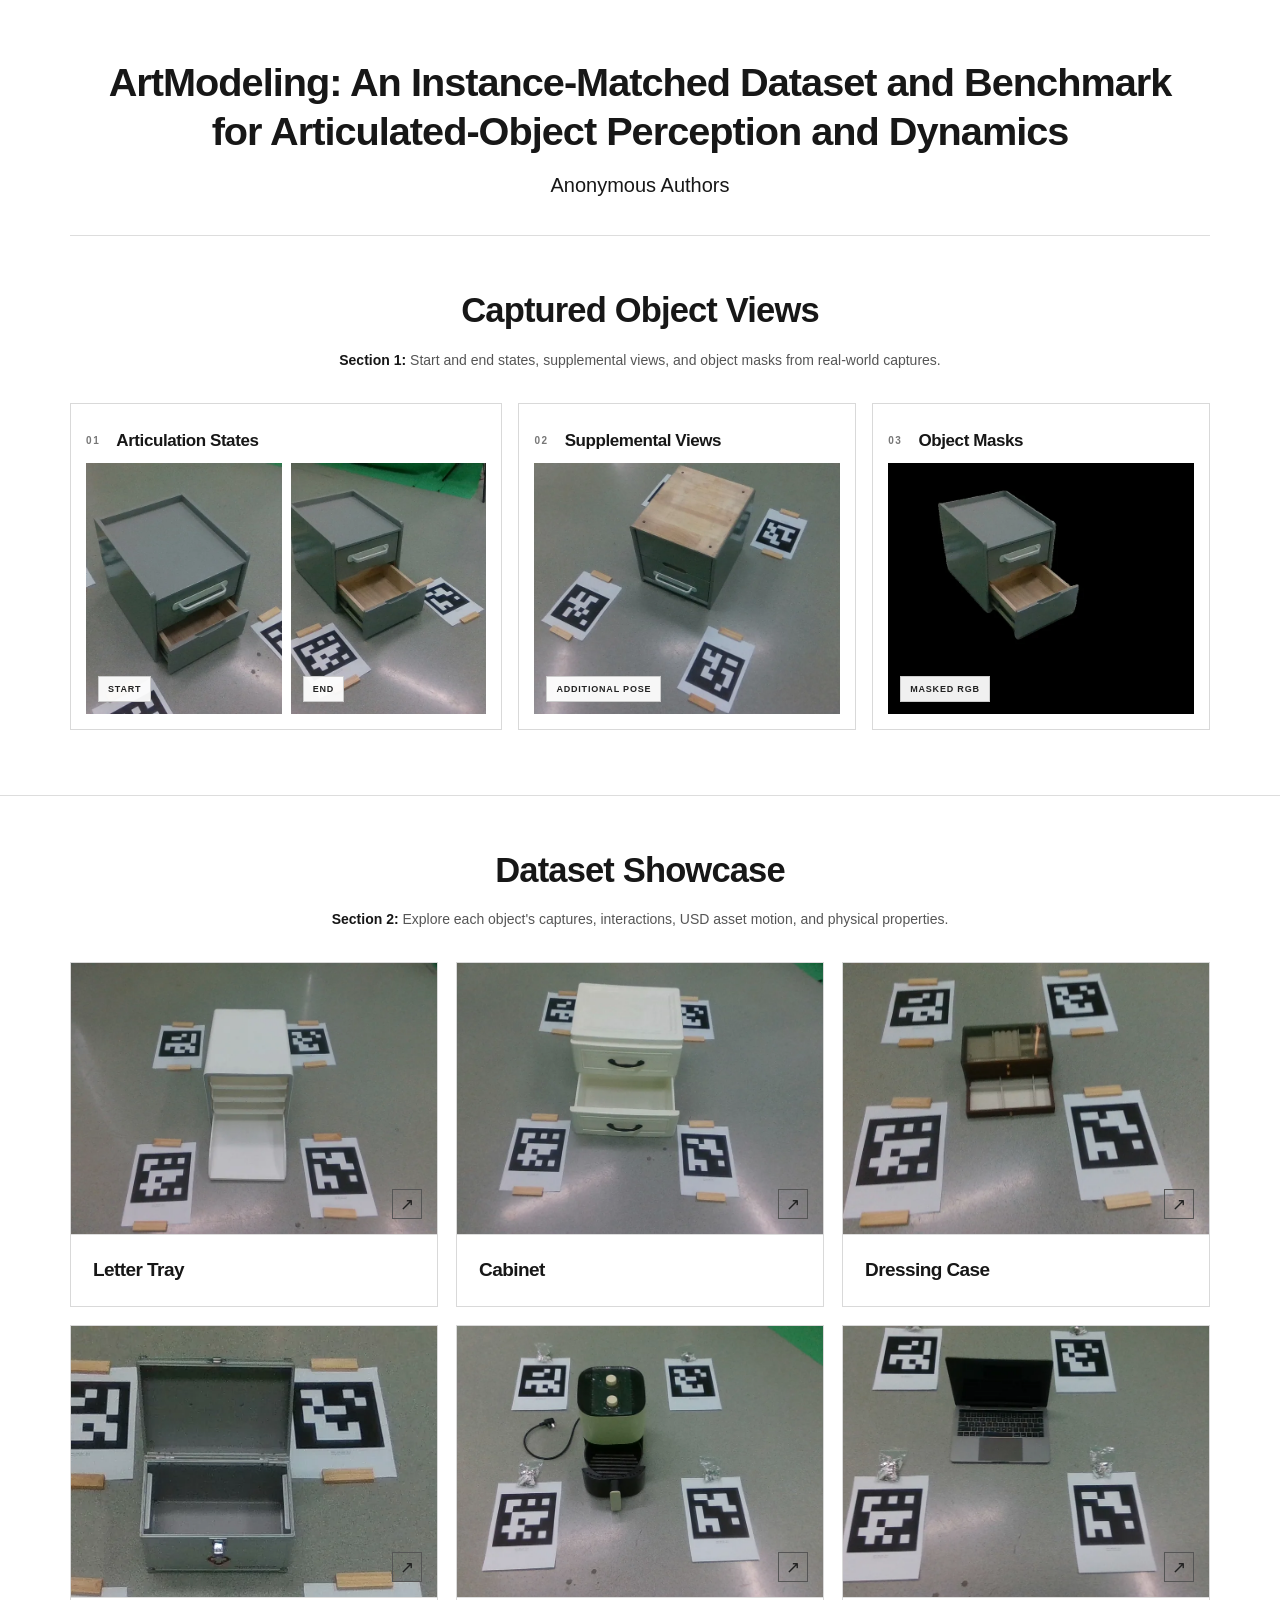
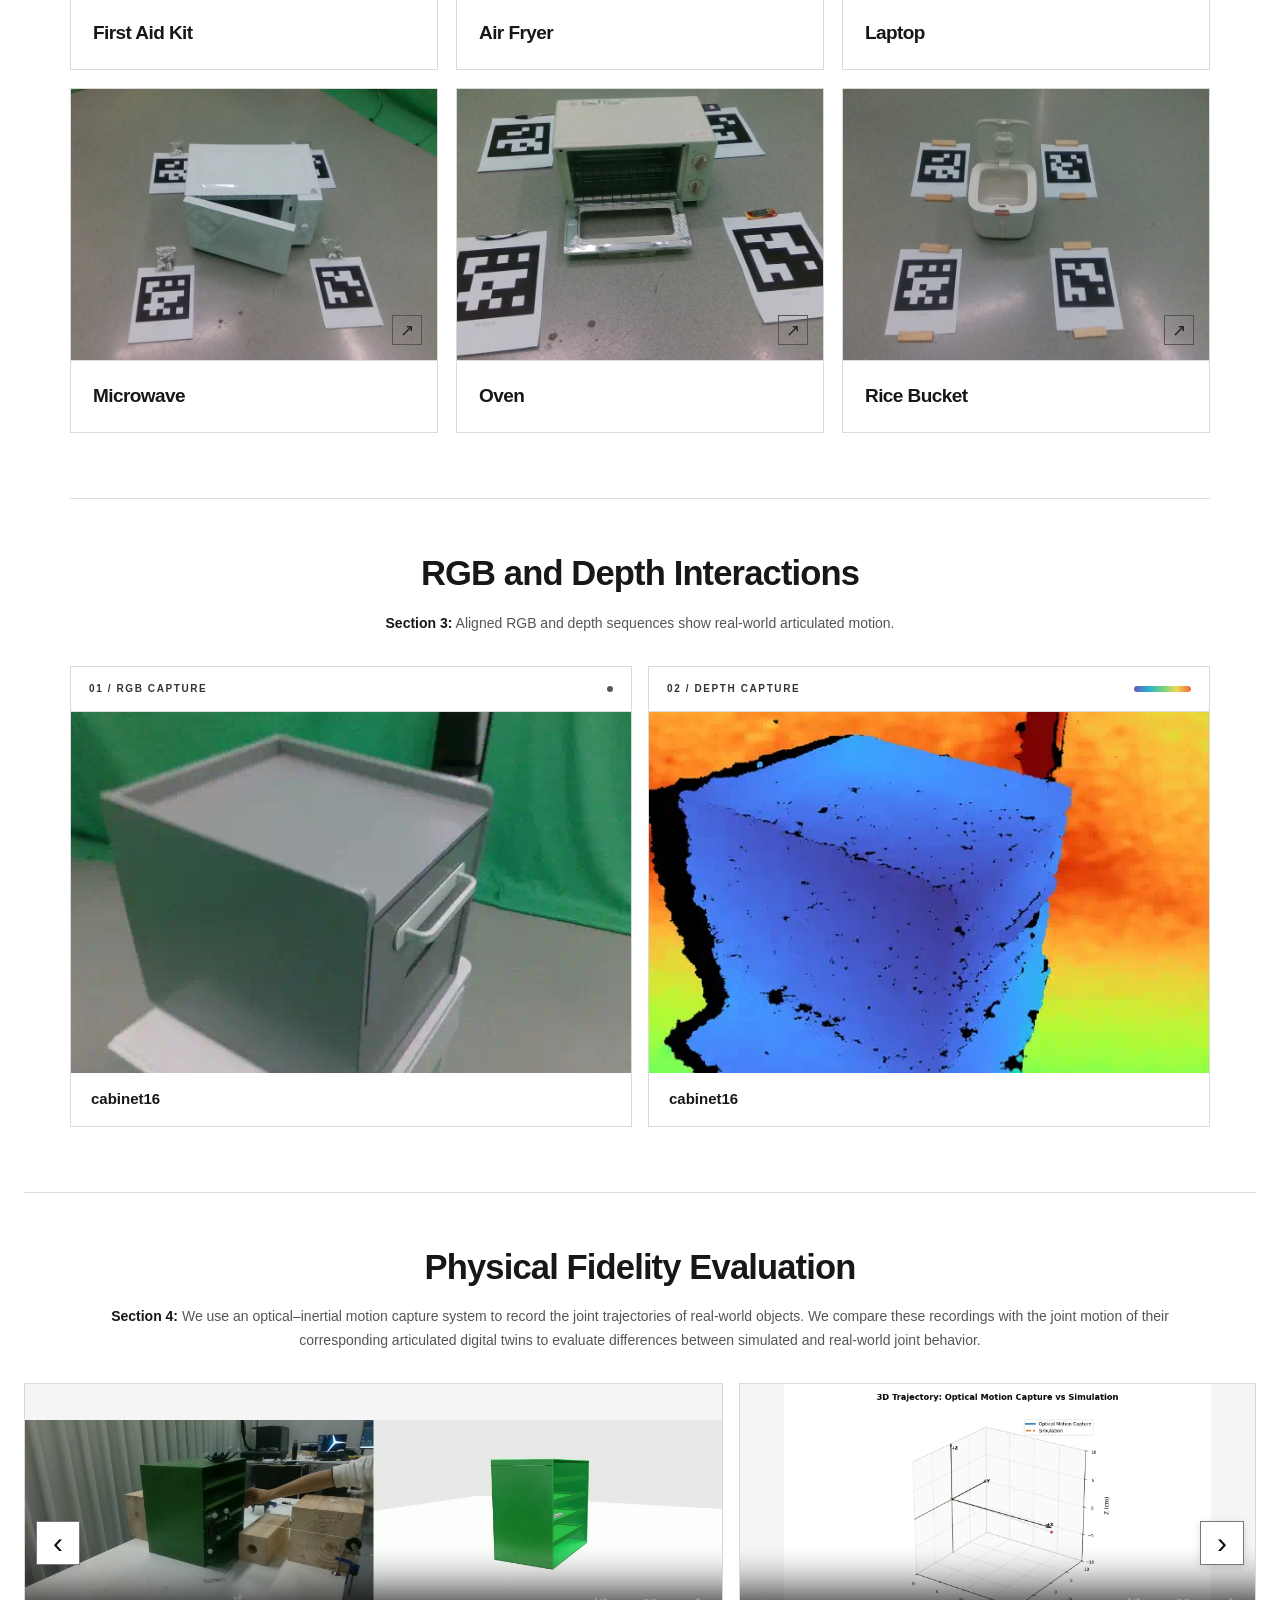
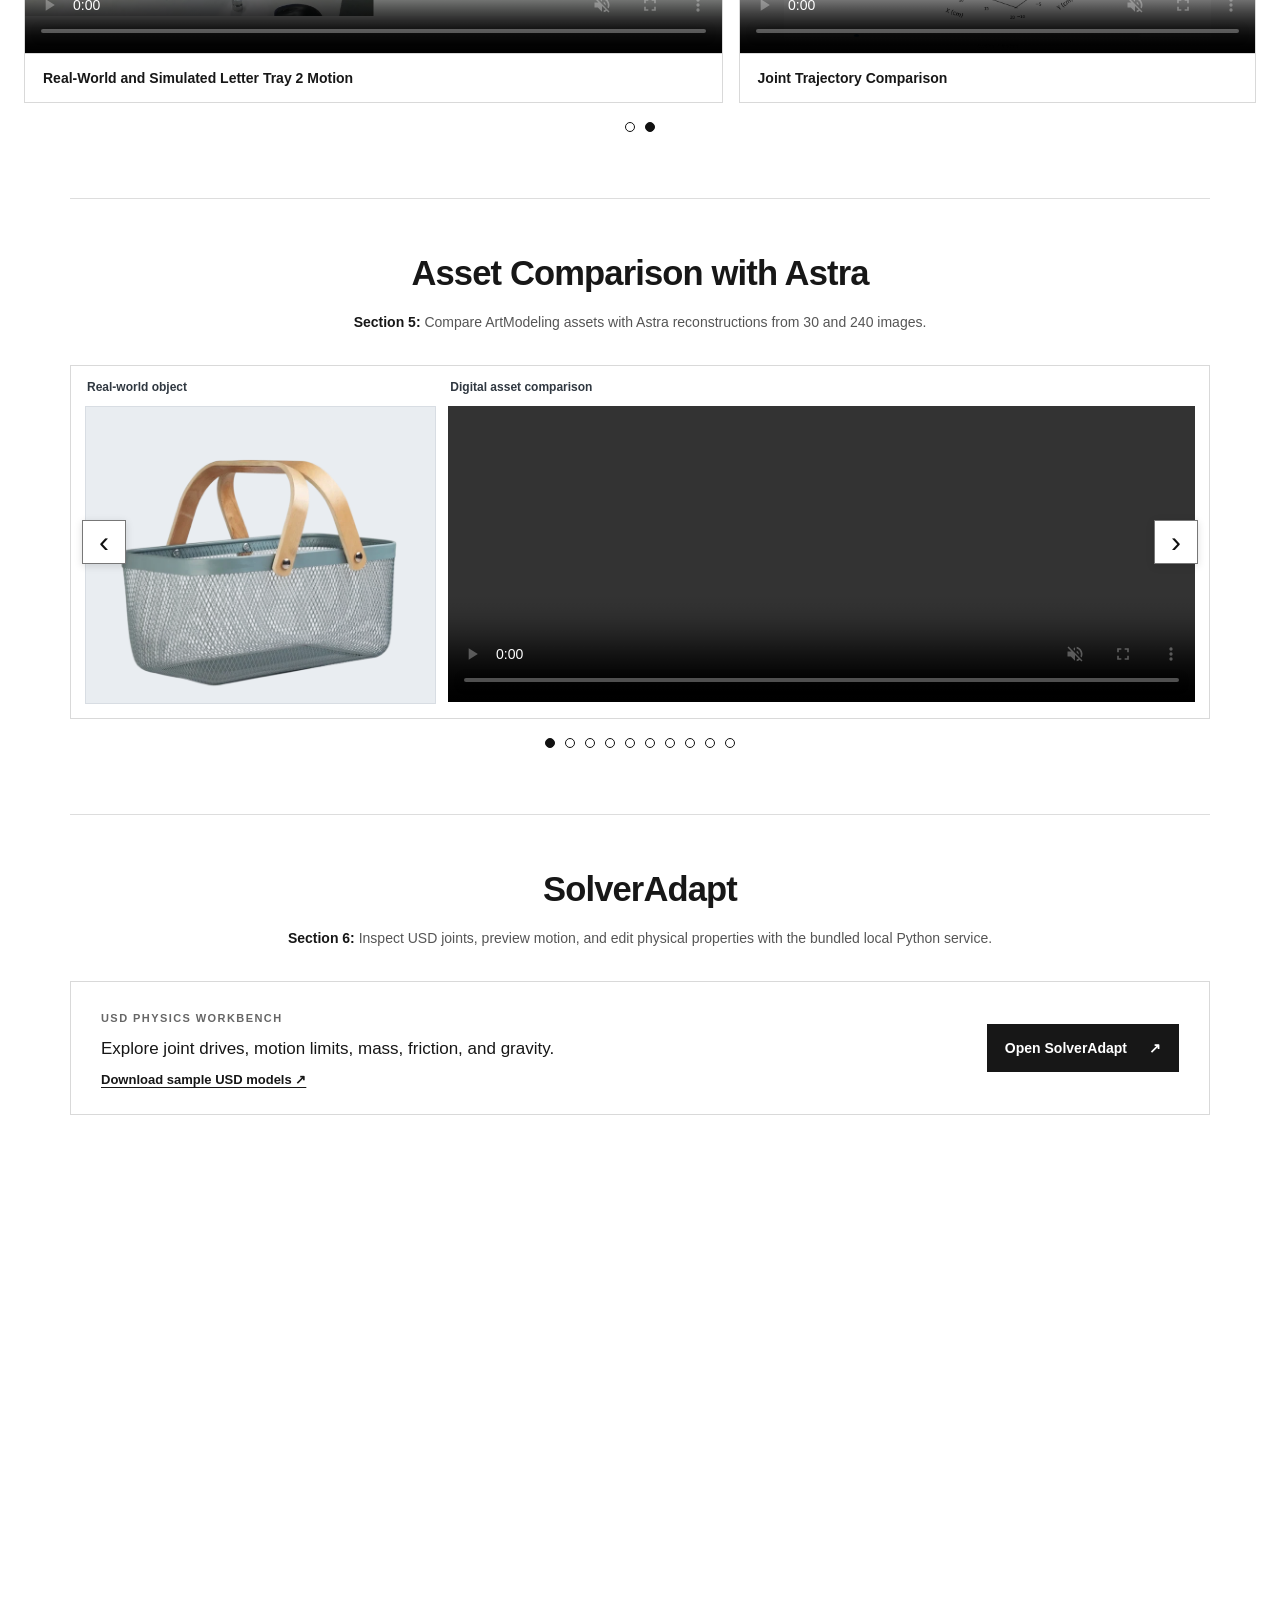
==== index.html @ 3efde7ad "Refresh Laptop comparison video" ====
<!doctype html>
<html lang="en">
<head>
  <meta charset="utf-8">
  <meta name="viewport" content="width=device-width, initial-scale=1">
  <meta name="theme-color" content="#ffffff">
  <meta name="description" content="ArtModeling: an instance-matched collection of articulated objects, real observations, interaction sequences and USD assets.">
  <title>ArtModeling — Articulated Objects in the Real World</title>
  <link rel="preload" href="assets/objects/letter_tray1/gallery.webp?v=20261115-rgb1" as="image">
  <link rel="stylesheet" href="styles.css?v=20261116-fidelity6">
  <script src="app.js?v=20261116-physics2" defer></script>
  <script src="comparison-carousel.js?v=20261115-video1" defer></script>
  <script src="experiment-carousel.js?v=20261116-autoplay2" defer></script>
</head>
<body>
  <a class="skip-link" href="#main">Skip to content</a>
  <main id="main">
    <section class="project-heading shell" id="top" aria-labelledby="project-title">
      <h1 id="project-title">ArtModeling: An Instance-Matched Dataset and Benchmark for Articulated-Object Perception and Dynamics</h1>
      <p>Anonymous Authors</p>
    </section>

    <section class="section structure-section shell" id="structure" aria-labelledby="structure-title">
      <div class="section-heading structure-heading has-section-number" id="real-world-captures">
        <div>
          <p class="section-kicker">01 / THE DATA</p>
          <h2 id="structure-title">Captured Object Views</h2>
        </div>
        <div class="section-caption">
          <p><a class="section-number-link" href="#real-world-captures" aria-label="Direct link to Captured Object Views"><strong>Section 1:</strong></a> Start and end states, supplemental views, and object masks from real-world captures.</p>
        </div>
      </div>
      <div class="structure-grid">
        <article class="structure-card structure-states">
          <div class="structure-card-heading"><span class="step-number">01</span><h3>Articulation States</h3></div>
          <div class="state-pair">
            <figure><img src="assets/objects/cabinet16/start.webp" alt="Cabinet 16 captured at its start state"><figcaption>START</figcaption></figure>
            <figure><img src="assets/objects/cabinet16/end.webp" alt="Cabinet 16 captured at its end state"><figcaption>END</figcaption></figure>
          </div>
        </article>
        <article class="structure-card structure-extra">
          <div class="structure-card-heading"><span class="step-number">02</span><h3>Supplemental Views</h3></div>
          <figure class="structure-image"><img src="assets/objects/cabinet16/supplemental.webp" alt="Cabinet 16 photographed from a supplemental pose to reveal its underside"><figcaption>ADDITIONAL POSE</figcaption></figure>
        </article>
        <article class="structure-card structure-mask">
          <div class="structure-card-heading"><span class="step-number">03</span><h3>Object Masks</h3></div>
          <figure class="structure-image mask-image"><img src="assets/objects/cabinet16/end-mask.webp" alt="Cabinet 16 isolated on a black background"><figcaption>MASKED RGB</figcaption></figure>
        </article>
      </div>
    </section>

    <section class="section instances-section" id="instances" aria-labelledby="instances-title">
      <div class="shell">
        <div class="section-heading instances-heading has-section-number" id="digital-assets">
          <div>
            <p class="section-kicker">02 / INSTANCE EXPLORER</p>
            <h2 id="instances-title">Dataset Showcase</h2>
          </div>
          <div class="section-caption">
            <p><a class="section-number-link" href="#digital-assets" aria-label="Direct link to Dataset Showcase"><strong>Section 2:</strong></a> Explore each object's captures, interactions, USD asset motion, and physical properties.</p>
          </div>
        </div>
        <div class="object-grid" id="object-grid">
          <button type="button" class="object-card" data-id="letter_tray1" data-tone="silver" aria-label="View Letter Tray data">
            <span class="object-visual"><img src="assets/objects/letter_tray1/gallery.webp?v=20261115-rgb1" alt=""><span class="card-visual-arrow" aria-hidden="true">↗</span></span>
            <span class="object-info"><strong>Letter Tray</strong></span>
          </button>
          <button type="button" class="object-card" data-id="cabinet17" data-tone="sage" aria-label="View Cabinet data">
            <span class="object-visual"><img src="assets/objects/cabinet17/gallery.webp?v=20261115-rgb1" alt=""><span class="card-visual-arrow" aria-hidden="true">↗</span></span>
            <span class="object-info"><strong>Cabinet</strong></span>
          </button>
          <button type="button" class="object-card" data-id="dressing_case2" data-tone="amber" aria-label="View Dressing Case data">
            <span class="object-visual"><img src="assets/objects/dressing_case2/gallery.webp?v=20261115-rgb1" alt=""><span class="card-visual-arrow" aria-hidden="true">↗</span></span>
            <span class="object-info"><strong>Dressing Case</strong></span>
          </button>
          <button type="button" class="object-card" data-id="firstkit2" data-tone="mint" aria-label="View First Aid Kit data">
            <span class="object-visual"><img src="assets/objects/firstkit2/gallery.webp?v=20261115-full-kit2" alt=""><span class="card-visual-arrow" aria-hidden="true">↗</span></span>
            <span class="object-info"><strong>First Aid Kit</strong></span>
          </button>
          <button type="button" class="object-card" data-id="fryer1" data-tone="lime" aria-label="View Air Fryer data">
            <span class="object-visual"><img src="assets/objects/fryer1/gallery.webp?v=20261115-rgb1" alt=""><span class="card-visual-arrow" aria-hidden="true">↗</span></span>
            <span class="object-info"><strong>Air Fryer</strong></span>
          </button>
          <button type="button" class="object-card" data-id="laptop1" data-tone="silver" aria-label="View Laptop data">
            <span class="object-visual"><img src="assets/objects/laptop1/gallery.webp?v=20261115-rgb1" alt=""><span class="card-visual-arrow" aria-hidden="true">↗</span></span>
            <span class="object-info"><strong>Laptop</strong></span>
          </button>
          <button type="button" class="object-card" data-id="microwave1" data-tone="ice" aria-label="View Microwave data">
            <span class="object-visual"><img src="assets/objects/microwave1/gallery.webp?v=20261115-rgb1" alt=""><span class="card-visual-arrow" aria-hidden="true">↗</span></span>
            <span class="object-info"><strong>Microwave</strong></span>
          </button>
          <button type="button" class="object-card" data-id="oven4" data-tone="coral" aria-label="View Oven data">
            <span class="object-visual"><img src="assets/objects/oven4/gallery.webp?v=20261115-rgb1" alt=""><span class="card-visual-arrow" aria-hidden="true">↗</span></span>
            <span class="object-info"><strong>Oven</strong></span>
          </button>
          <button type="button" class="object-card" data-id="ricebucket1" data-tone="cream" aria-label="View Rice Bucket data">
            <span class="object-visual"><img src="assets/objects/ricebucket1/gallery.webp?v=20261115-rgb1" alt=""><span class="card-visual-arrow" aria-hidden="true">↗</span></span>
            <span class="object-info"><strong>Rice Bucket</strong></span>
          </button>
        </div>
      </div>
    </section>

    <section class="section motion-section shell" id="motion" aria-labelledby="motion-title">
      <div class="section-heading motion-heading has-section-number" id="interaction-sequences">
        <div><p class="section-kicker">03 / INTERACTION</p><h2 id="motion-title">RGB and Depth Interactions</h2></div>
        <div class="section-caption">
          <p><a class="section-number-link" href="#interaction-sequences" aria-label="Direct link to RGB and Depth Interactions"><strong>Section 3:</strong></a> Aligned RGB and depth sequences show real-world articulated motion.</p>
        </div>
      </div>
      <div class="motion-pair">
        <figure class="motion-frame"><div class="motion-frame-top"><span>01 / RGB CAPTURE</span><span class="live-dot" aria-hidden="true"></span></div><img class="animated-preview" src="assets/objects/cabinet16/motion.webp" data-still="assets/objects/cabinet16/end.webp" alt="Interaction sequence of a drawer cabinet opening"><figcaption>cabinet16</figcaption></figure>
        <figure class="motion-frame depth-frame"><div class="motion-frame-top"><span>02 / DEPTH CAPTURE</span><span class="depth-key" aria-hidden="true"></span></div><img class="animated-preview" src="assets/objects/cabinet16/depth.webp" data-still="assets/objects/cabinet16/end.webp" alt="Colorized depth sequence of the same drawer cabinet interaction"><figcaption>cabinet16</figcaption></figure>
      </div>
    </section>

    <section class="section experiment-section shell" id="experiments" aria-labelledby="experiments-title">
      <div class="section-heading has-section-number" id="physical-fidelity-evaluation">
        <div><h2 id="experiments-title">Physical Fidelity Evaluation</h2></div>
        <div class="section-caption">
          <p><a class="section-number-link" href="#physical-fidelity-evaluation" aria-label="Direct link to Physical Fidelity Evaluation"><strong>Section 4:</strong></a> We use an optical–inertial motion capture system to record the joint trajectories of real-world objects. We compare these recordings with the joint motion of their corresponding articulated digital twins to evaluate differences between simulated and real-world joint behavior.</p>
        </div>
      </div>
      <div class="experiment-carousel" aria-label="Physical fidelity evaluations" aria-roledescription="carousel">
        <button class="comparison-arrow comparison-arrow-prev" id="experiment-prev" type="button" aria-label="Previous evaluation" aria-controls="experiment-viewport">&#8249;</button>
        <div class="experiment-viewport" id="experiment-viewport" tabindex="0" aria-label="Physical fidelity evaluations; use left and right arrow keys to browse">
          <div class="experiment-slide experiment-grid" data-label="Cabinet" aria-label="Cabinet evaluation, 1 of 2">
            <figure class="experiment-frame">
              <img src="assets/experiments/cap-motion.jpg" alt="Optical-inertial motion capture system, weights, pulley assembly, and retroreflective markers">
              <figcaption>Motion Capture Setup and Equipment</figcaption>
            </figure>
            <figure class="experiment-frame">
              <video controls muted autoplay playsinline loop preload="metadata" poster="assets/experiments/cabinet17-poster.webp" aria-label="Real-world and simulated cabinet drawer motion">
                <source src="assets/experiments/cabinet17.mp4" type="video/mp4">
                Your browser does not support this video.
              </video>
              <figcaption>Real-World and Simulated Cabinet Motion</figcaption>
            </figure>
            <figure class="experiment-frame">
              <video controls muted autoplay playsinline loop preload="metadata" poster="assets/experiments/cabinet17-curve-poster.webp" aria-label="Cabinet joint trajectory: optical motion capture compared with simulation">
                <source src="assets/experiments/cabinet17-curve.mp4" type="video/mp4">
                Your browser does not support this video.
              </video>
              <figcaption>Joint Trajectory Comparison</figcaption>
            </figure>
          </div>
          <div class="experiment-slide experiment-grid experiment-grid-pair" data-label="Letter Tray 2" aria-label="Letter Tray 2 evaluation, 2 of 2">
            <figure class="experiment-frame">
              <video controls muted autoplay playsinline loop preload="metadata" poster="assets/experiments/letter-tray2-poster.webp" aria-label="Real-world and simulated Letter Tray 2 motion">
                <source src="assets/experiments/letter-tray2.mp4?v=20261116-h264" type="video/mp4">
                Your browser does not support this video.
              </video>
              <figcaption>Real-World and Simulated Letter Tray 2 Motion</figcaption>
            </figure>
            <figure class="experiment-frame">
              <video controls muted autoplay playsinline loop preload="metadata" poster="assets/experiments/letter-tray2-curve-poster.webp" aria-label="Letter Tray 2 joint trajectory: optical motion capture compared with simulation">
                <source src="assets/experiments/letter-tray2-curve.mp4" type="video/mp4">
                Your browser does not support this video.
              </video>
              <figcaption>Joint Trajectory Comparison</figcaption>
            </figure>
          </div>
        </div>
        <button class="comparison-arrow comparison-arrow-next" id="experiment-next" type="button" aria-label="Next evaluation" aria-controls="experiment-viewport">&#8250;</button>
      </div>
      <div class="comparison-dots" id="experiment-dots" aria-label="Choose a physical fidelity evaluation"></div>
    </section>

    <section class="section comparison-section shell" id="asset-comparison" aria-labelledby="comparison-title">
      <div class="section-heading has-section-number" id="asset-comparison-heading">
        <div><h2 id="comparison-title">Asset Comparison with Astra</h2></div>
        <div class="section-caption">
          <p><a class="section-number-link" href="#asset-comparison" aria-label="Direct link to Asset Comparison with Astra"><strong>Section 5:</strong></a> Compare ArtModeling assets with Astra reconstructions from 30 and 240 images.</p>
        </div>
      </div>
      <div class="comparison-carousel" aria-label="ArtModeling and Astra asset comparisons" aria-roledescription="carousel">
        <button class="comparison-arrow comparison-arrow-prev" id="comparison-prev" type="button" aria-label="Previous comparison" aria-controls="comparison-viewport">&#8249;</button>
        <div class="comparison-viewport" id="comparison-viewport" tabindex="0" aria-label="Asset comparisons; use left and right arrow keys to browse">
          <figure class="comparison-slide" data-label="Basket" aria-label="Basket comparison, 1 of 10">
            <div class="comparison-real-panel"><span class="comparison-panel-label">Real-world object</span><div class="comparison-real-image"><img src="assets/comparisons/basket-real.webp" alt="Real-world basket" loading="lazy" decoding="async"></div></div>
            <div class="comparison-video-panel"><span class="comparison-panel-label">Digital asset comparison</span><video controls muted loop playsinline preload="metadata" aria-label="Basket: ArtModeling asset compared with Astra models generated from 30 and 240 images"><source src="assets/comparisons/basket.mp4?v=20261117-refresh2" type="video/mp4">Your browser does not support this video.</video></div>
          </figure>
          <figure class="comparison-slide" data-label="Cabinet" aria-label="Cabinet comparison, 2 of 10">
            <div class="comparison-real-panel"><span class="comparison-panel-label">Real-world object</span><div class="comparison-real-image"><img src="assets/comparisons/cabinet-real.webp" alt="Real-world cabinet" loading="lazy" decoding="async"></div></div>
            <div class="comparison-video-panel"><span class="comparison-panel-label">Digital asset comparison</span><video controls muted loop playsinline preload="metadata" aria-label="Cabinet: ArtModeling asset compared with Astra models generated from 30 and 240 images"><source src="assets/comparisons/cabinet.mp4?v=20261117-refresh1" type="video/mp4">Your browser does not support this video.</video></div>
          </figure>
          <figure class="comparison-slide" data-label="First Aid Kit" aria-label="First Aid Kit comparison, 3 of 10">
            <div class="comparison-real-panel"><span class="comparison-panel-label">Real-world object</span><div class="comparison-real-image"><img src="assets/comparisons/first-aid-kit-real.webp" alt="Real-world first aid kit" loading="lazy" decoding="async"></div></div>
            <div class="comparison-video-panel"><span class="comparison-panel-label">Digital asset comparison</span><video controls muted loop playsinline preload="metadata" aria-label="First Aid Kit: ArtModeling asset compared with Astra models generated from 30 and 240 images"><source src="assets/comparisons/first-aid-kit.mp4?v=20261117-refresh1" type="video/mp4">Your browser does not support this video.</video></div>
          </figure>
          <figure class="comparison-slide" data-label="Knife" aria-label="Knife comparison, 4 of 10">
            <div class="comparison-real-panel"><span class="comparison-panel-label">Real-world object</span><div class="comparison-real-image"><img src="assets/comparisons/knife-real.webp" alt="Real-world knife" loading="lazy" decoding="async"></div></div>
            <div class="comparison-video-panel"><span class="comparison-panel-label">Digital asset comparison</span><video controls muted loop playsinline preload="metadata" aria-label="Knife: ArtModeling asset compared with Astra models generated from 30 and 240 images"><source src="assets/comparisons/knife.mp4?v=20261117-refresh1" type="video/mp4">Your browser does not support this video.</video></div>
          </figure>
          <figure class="comparison-slide" data-label="Laptop" aria-label="Laptop comparison, 5 of 10">
            <div class="comparison-real-panel"><span class="comparison-panel-label">Real-world object</span><div class="comparison-real-image"><img src="assets/comparisons/laptop-real.webp" alt="Real-world laptop" loading="lazy" decoding="async"></div></div>
            <div class="comparison-video-panel"><span class="comparison-panel-label">Digital asset comparison</span><video controls muted loop playsinline preload="metadata" aria-label="Laptop: ArtModeling asset compared with Astra models generated from 30 and 240 images"><source src="assets/comparisons/laptop.mp4?v=20261117-refresh2" type="video/mp4">Your browser does not support this video.</video></div>
          </figure>
          <figure class="comparison-slide" data-label="Letter Tray" aria-label="Letter Tray comparison, 6 of 10">
            <div class="comparison-real-panel"><span class="comparison-panel-label">Real-world object</span><div class="comparison-real-image"><img src="assets/comparisons/letter-tray-real.webp" alt="Real-world letter tray" loading="lazy" decoding="async"></div></div>
            <div class="comparison-video-panel"><span class="comparison-panel-label">Digital asset comparison</span><video controls muted loop playsinline preload="metadata" aria-label="Letter Tray: ArtModeling asset compared with Astra models generated from 30 and 240 images"><source src="assets/comparisons/letter-tray.mp4?v=20261117-refresh1" type="video/mp4">Your browser does not support this video.</video></div>
          </figure>
          <figure class="comparison-slide" data-label="Oven" aria-label="Oven comparison, 7 of 10">
            <div class="comparison-real-panel"><span class="comparison-panel-label">Real-world object</span><div class="comparison-real-image"><img src="assets/comparisons/oven-real.webp" alt="Real-world oven" loading="lazy" decoding="async"></div></div>
            <div class="comparison-video-panel"><span class="comparison-panel-label">Digital asset comparison</span><video controls muted loop playsinline preload="metadata" aria-label="Oven: ArtModeling asset compared with Astra models generated from 30 and 240 images"><source src="assets/comparisons/oven.mp4?v=20261117-refresh1" type="video/mp4">Your browser does not support this video.</video></div>
          </figure>
          <figure class="comparison-slide" data-label="Rice Cooker" aria-label="Rice Cooker comparison, 8 of 10">
            <div class="comparison-real-panel"><span class="comparison-panel-label">Real-world object</span><div class="comparison-real-image"><img src="assets/comparisons/rice-cooker-real.webp" alt="Real-world rice cooker" loading="lazy" decoding="async"></div></div>
            <div class="comparison-video-panel"><span class="comparison-panel-label">Digital asset comparison</span><video controls muted loop playsinline preload="metadata" aria-label="Rice Cooker: ArtModeling asset compared with Astra models generated from 30 and 240 images"><source src="assets/comparisons/rice-cooker.mp4?v=20261117-refresh1" type="video/mp4">Your browser does not support this video.</video></div>
          </figure>
          <figure class="comparison-slide" data-label="Scissors" aria-label="Scissors comparison, 9 of 10">
            <div class="comparison-real-panel"><span class="comparison-panel-label">Real-world object</span><div class="comparison-real-image"><img src="assets/comparisons/scissors-real.webp" alt="Real-world scissors" loading="lazy" decoding="async"></div></div>
            <div class="comparison-video-panel"><span class="comparison-panel-label">Digital asset comparison</span><video controls muted loop playsinline preload="metadata" aria-label="Scissors: ArtModeling asset compared with Astra models generated from 30 and 240 images"><source src="assets/comparisons/scissors.mp4?v=20261117-refresh1" type="video/mp4">Your browser does not support this video.</video></div>
          </figure>
          <figure class="comparison-slide" data-label="Support" aria-label="Support comparison, 10 of 10">
            <div class="comparison-real-panel"><span class="comparison-panel-label">Real-world object</span><div class="comparison-real-image"><img src="assets/comparisons/adjustable-stand-real.webp" alt="Real-world adjustable stand" loading="lazy" decoding="async"></div></div>
            <div class="comparison-video-panel"><span class="comparison-panel-label">Digital asset comparison</span><video controls muted loop playsinline preload="metadata" aria-label="Support: ArtModeling asset compared with Astra models generated from 30 and 240 images"><source src="assets/comparisons/adjustable-stand.mp4?v=20261117-refresh2" type="video/mp4">Your browser does not support this video.</video></div>
          </figure>
        </div>
        <button class="comparison-arrow comparison-arrow-next" id="comparison-next" type="button" aria-label="Next comparison" aria-controls="comparison-viewport">&#8250;</button>
      </div>
      <div class="comparison-dots" id="comparison-dots" aria-label="Choose an asset comparison"></div>
    </section>

    <section class="section solveradapt-section shell" id="solveradapt" aria-labelledby="solveradapt-title">
      <div class="section-heading has-section-number">
        <div><h2 id="solveradapt-title">SolverAdapt</h2></div>
        <div class="section-caption">
          <p><a class="section-number-link" href="#solveradapt" aria-label="Direct link to SolverAdapt"><strong>Section 6:</strong></a> Inspect USD joints, preview motion, and edit physical properties with the bundled local Python service.</p>
        </div>
      </div>
      <div class="solveradapt-entry">
        <div>
          <span class="solveradapt-entry-label">USD PHYSICS WORKBENCH</span>
          <p>Explore joint drives, motion limits, mass, friction, and gravity.</p>
          <a class="solveradapt-model-link" href="solveradapt/model.zip" download>Download sample USD models ↗</a>
        </div>
        <a class="solveradapt-entry-link" href="solveradapt/index.html">Open SolverAdapt <span aria-hidden="true">↗</span></a>
      </div>
    </section>
  </main>

  <dialog class="instance-dialog" id="instance-dialog" aria-labelledby="dialog-title">
    <div class="dialog-shell">
      <div class="dialog-header"><h2 id="dialog-title"></h2><button type="button" class="dialog-close" id="dialog-close" aria-label="Close instance viewer">×</button></div>
      <div class="dialog-tabs" role="tablist" aria-label="Instance media">
        <button type="button" role="tab" data-tab="start" aria-selected="true">Start state</button>
        <button type="button" role="tab" data-tab="end" aria-selected="false">End state</button>
        <button type="button" role="tab" data-tab="supplemental" aria-selected="false">Extra view</button>
        <button type="button" role="tab" data-tab="motion" aria-selected="false">Interaction</button>
        <button type="button" role="tab" data-tab="geometry" aria-selected="false">USD Asset Motion</button>
        <button type="button" role="tab" data-tab="physics" aria-selected="false">Physical Properties</button>
      </div>
      <div class="dialog-content" id="dialog-content" role="tabpanel"></div>
      <span id="dialog-category" hidden></span><span id="dialog-note" hidden></span><span id="dialog-counter" hidden></span>
    </div>
  </dialog>
</body>
</html>
---- styles.css ----
:root {
  --page: #f5f7f3;
  --paper: #ffffff;
  --ink: #173039;
  --ink-deep: #0d2029;
  --muted: #64777a;
  --line: #dfe6e2;
  --lime: #d4ed78;
  --teal: #476f70;
  --shadow: 0 18px 55px rgba(24, 49, 50, 0.08);
}

* { box-sizing: border-box; }
html { scroll-behavior: smooth; }
body { margin: 0; background: var(--page); color: var(--ink); font-family: "Segoe UI", "Aptos", Arial, sans-serif; -webkit-font-smoothing: antialiased; }
button, input { font: inherit; }
button { cursor: pointer; }
img { display: block; max-width: 100%; }
a { color: inherit; text-decoration: none; }
figure { margin: 0; }
:focus-visible { outline: 3px solid #70aab2; outline-offset: 4px; }
.shell { width: min(1200px, calc(100% - 72px)); margin-inline: auto; }
.skip-link { position: absolute; top: -80px; left: 16px; z-index: 100; padding: 12px 18px; background: var(--ink); color: white; border-radius: 6px; }
.skip-link:focus { top: 12px; }

.site-header { position: sticky; z-index: 20; top: 0; border-bottom: 1px solid rgba(19, 50, 55, 0.08); background: rgba(245, 247, 243, 0.9); backdrop-filter: blur(16px); }
.header-inner { display: flex; align-items: center; gap: 30px; min-height: 78px; }
.brand { display: inline-flex; align-items: center; gap: 11px; font-size: 20px; font-weight: 750; letter-spacing: -0.055em; white-space: nowrap; }
.brand-icon { position: relative; width: 28px; height: 28px; transform: rotate(-15deg); }
.brand-icon span { position: absolute; display: block; width: 13px; height: 13px; border: 2px solid var(--ink); border-radius: 3px; }
.brand-icon span:nth-child(1) { top: 0; left: 0; background: var(--lime); }
.brand-icon span:nth-child(2) { top: 5px; right: 0; background: #add4cd; }
.brand-icon span:nth-child(3) { bottom: 0; left: 3px; background: #fff; }
.main-nav { display: flex; align-items: center; gap: clamp(14px, 2vw, 32px); margin-left: auto; }
.main-nav a { font-size: 13px; font-weight: 650; color: #4a6267; transition: color 180ms ease; }
.main-nav a:hover { color: #0f373a; }
.header-action { display: inline-flex; align-items: center; gap: 15px; margin-left: 10px; padding: 12px 18px; border: 1px solid var(--ink); border-radius: 999px; font-size: 12px; font-weight: 700; white-space: nowrap; transition: background 180ms ease, color 180ms ease; }
.header-action:hover { color: white; background: var(--ink); }
.header-action span { font-size: 17px; line-height: .6; }

.hero { display: grid; grid-template-columns: minmax(0, 1.02fr) minmax(0, .98fr); align-items: center; gap: clamp(38px, 5vw, 82px); min-height: 674px; padding-block: 72px 78px; }
.eyebrow, .section-kicker, .art-card-top, .stat-intro, .step-number, .structure-image figcaption, .state-pair figcaption, .object-type, .card-index, .motion-frame-top, .dialog-eyebrow { font-size: 10px; font-weight: 800; letter-spacing: .16em; }
.eyebrow { display: flex; align-items: center; gap: 11px; margin: 0 0 28px; color: #4f7274; }
.eyebrow-line { width: 24px; height: 2px; background: #527f80; }
.hero h1 { margin: 0 0 18px; font-size: clamp(64px, 7vw, 106px); line-height: .94; letter-spacing: -.08em; font-weight: 780; }
.hero h1 > span:first-child { font-weight: 500; }
.hero-period { color: #9ac859; }
.hero-subtitle { max-width: 650px; margin: 0 0 22px; font-size: clamp(19px, 2vw, 26px); line-height: 1.28; letter-spacing: -.035em; font-weight: 680; }
.hero-description { max-width: 600px; margin: 0; color: var(--muted); font-size: 15px; line-height: 1.7; }
.hero-actions { display: flex; flex-wrap: wrap; align-items: center; gap: 24px; margin-top: 31px; }
.button { display: inline-flex; align-items: center; justify-content: center; gap: 24px; min-height: 50px; padding: 12px 21px; border-radius: 8px; font-size: 13px; font-weight: 750; transition: transform 180ms ease, box-shadow 180ms ease, background 180ms ease; }
.button:hover { transform: translateY(-2px); box-shadow: 0 9px 24px rgba(12, 43, 45, .16); }
.button-primary { background: var(--ink); color: white; }
.button-primary:hover { background: #27535a; }
.button span { font-size: 17px; line-height: .6; }
.text-link { display: inline-flex; align-items: center; gap: 9px; border-bottom: 1px solid #91a6a0; padding-bottom: 4px; font-size: 12px; font-weight: 700; }
.text-link span { font-size: 17px; }
.hero-caption { display: flex; align-items: center; gap: 9px; margin: 54px 0 0; color: #7d8e8c; font-size: 11px; font-weight: 650; letter-spacing: .01em; }
.caption-mark { display: inline-block; width: 7px; height: 7px; border: 2px solid #84b68c; border-radius: 50%; }

.hero-art { position: relative; min-width: 0; }
.hero-art-grid { display: grid; grid-template-columns: 1.18fr .82fr; grid-template-rows: 229px 229px; gap: 14px; transform: rotate(1.5deg); }
.hero-art-card { position: relative; overflow: hidden; border: 1px solid rgba(255,255,255,.7); border-radius: 16px; box-shadow: 0 16px 36px rgba(35, 64, 62, .10); }
.hero-art-main { grid-row: 1 / 3; }
.tone-slate { background: radial-gradient(circle at 45% 40%, #d7e2dc, #9cbcb8 78%); }
.tone-sage { background: radial-gradient(circle at 45% 35%, #eef1dd, #b4cbb1 80%); }
.tone-amber { background: radial-gradient(circle at 50% 40%, #f8e6ca, #d9c2a1 80%); }
.tone-mint { background: radial-gradient(circle at 50% 45%, #deeee6, #a4cab9 80%); }
.tone-lime { background: radial-gradient(circle at 50% 45%, #edf0cd, #c5d1a2 80%); }
.tone-silver { background: radial-gradient(circle at 50% 45%, #e4e9e9, #b9c6cb 80%); }
.tone-ice { background: radial-gradient(circle at 50% 45%, #e7f3f1, #b1d5d7 80%); }
.tone-coral { background: radial-gradient(circle at 50% 45%, #f4e6d7, #d9c3b2 80%); }
.tone-cream { background: radial-gradient(circle at 50% 45%, #f9f1d7, #dfd5b1 80%); }
.hero-art-card::after, .object-visual::after { content: ""; position: absolute; inset: 0; pointer-events: none; background: linear-gradient(180deg, rgba(255,255,255,.20), transparent 32%, rgba(18,41,42,.08)); }
.hero-art-card img { width: 100%; height: 100%; object-fit: contain; }
.hero-art-main img { transform: scale(1.13); }
.hero-art-small img { transform: scale(1.02); }
.art-card-top, .art-card-bottom { position: absolute; z-index: 1; left: 19px; color: #224b4f; }
.art-card-top { top: 18px; }
.art-card-bottom { right: 19px; bottom: 17px; display: flex; justify-content: space-between; font-size: 13px; font-weight: 750; }
.art-card-bottom span { font-size: 18px; }
.hero-art-note { position: absolute; right: -26px; bottom: -62px; display: flex; align-items: center; gap: 12px; padding: 14px 17px; border: 1px solid #e1e7db; border-radius: 12px; background: white; box-shadow: var(--shadow); color: #5f7874; font-size: 11px; font-weight: 650; line-height: 1.35; transform: rotate(-3deg); }
.note-glyph { display: grid; place-items: center; width: 32px; height: 32px; border-radius: 8px; background: var(--lime); color: var(--ink); font-size: 18px; }

.dataset-strip { background: #17343c; color: white; }
.dataset-strip-inner { display: grid; grid-template-columns: 1.25fr 1fr 1fr 1fr 1.08fr; align-items: center; gap: 20px; min-height: 145px; }
.stat-intro { display: flex; align-items: center; gap: 11px; color: #a6c5c1; line-height: 1.5; }
.stat-line { width: 18px; height: 1px; background: var(--lime); }
.stat, .stat-sample { display: flex; flex-direction: column; gap: 4px; padding-left: 20px; border-left: 1px solid rgba(255,255,255,.15); }
.stat strong, .stat-sample strong { font-size: 34px; font-weight: 740; letter-spacing: -.055em; line-height: 1; }
.stat span, .stat-sample span { font-size: 11px; color: #b3c6c4; }
.stat-sample strong { color: var(--lime); }

.section { padding-block: 105px; }
.section-heading { display: flex; align-items: end; justify-content: space-between; gap: 80px; margin-bottom: 42px; }
.section-kicker { margin: 0 0 21px; color: #638989; }
.section-heading h2 { margin: 0; font-size: clamp(36px, 4.1vw, 58px); letter-spacing: -.06em; line-height: 1.07; font-weight: 750; }
.section-heading h2 em { font-family: Georgia, serif; font-weight: 400; letter-spacing: -.055em; }
.section-heading > p { max-width: 440px; margin: 0 0 5px; color: var(--muted); font-size: 14px; line-height: 1.7; }
.structure-grid { display: grid; grid-template-columns: 1.28fr 1fr 1fr; gap: 15px; }
.structure-card { min-width: 0; padding: 22px; border: 1px solid #e2e9e5; border-radius: 14px; background: #fff; box-shadow: 0 8px 28px rgba(30, 55, 55, .035); }
.structure-card-heading { display: flex; align-items: start; gap: 16px; min-height: 72px; }
.step-number { padding-top: 5px; color: #74918c; }
.structure-card h3 { margin: 0 0 5px; font-size: 17px; letter-spacing: -.025em; }
.structure-card p { margin: 0; color: #849390; font-size: 11px; line-height: 1.5; }
.state-pair { display: grid; grid-template-columns: 1fr 1fr; gap: 9px; }
.state-pair figure, .structure-image { position: relative; overflow: hidden; height: 251px; border-radius: 9px; background: #edf1ed; }
.state-pair img, .structure-image img { width: 100%; height: 100%; object-fit: cover; }
.state-pair figcaption, .structure-image figcaption { position: absolute; bottom: 12px; left: 12px; padding: 7px 9px; border-radius: 4px; background: rgba(255,255,255,.94); color: #285056; font-size: 9px; letter-spacing: .09em; }
.mask-image { background: #03070a; }
.asset-callout { display: flex; align-items: center; gap: 19px; margin-top: 16px; padding: 20px 24px; border: 1px solid #d7e3d2; border-radius: 12px; background: #eaf0e5; }
.asset-callout-symbol { display: grid; flex: 0 0 37px; place-items: center; height: 37px; border-radius: 8px; background: #d4ebbc; font-size: 19px; }
.asset-callout p { flex: 1; margin: 0; color: #526a63; font-size: 12px; line-height: 1.6; }
.asset-callout strong { color: var(--ink); }
.callout-link { border: 0; border-bottom: 1px solid #57776d; padding: 5px 0; background: transparent; color: #31544c; font-size: 12px; font-weight: 750; white-space: nowrap; }
.callout-link span { margin-left: 10px; font-size: 17px; }

.instances-section { background: #eaf0ed; }
.instances-heading { margin-bottom: 35px; }
.filter-bar { display: flex; flex-wrap: wrap; gap: 8px; margin-bottom: 27px; }
.filter-button { display: inline-flex; align-items: center; gap: 18px; padding: 11px 16px; border: 1px solid #d0dcd6; border-radius: 999px; background: transparent; color: #5e7775; font-size: 12px; font-weight: 700; transition: background 150ms ease, color 150ms ease; }
.filter-button span { opacity: .67; font-size: 10px; }
.filter-button:hover, .filter-button.is-active { border-color: var(--ink); background: var(--ink); color: white; }
.object-grid { display: grid; grid-template-columns: repeat(3, minmax(0, 1fr)); gap: 19px; }
.object-card { min-width: 0; overflow: hidden; border: 1px solid #dfe6e1; border-radius: 13px; padding: 0; background: white; color: var(--ink); text-align: left; box-shadow: 0 7px 19px rgba(23, 48, 57, .035); transition: transform 220ms ease, box-shadow 220ms ease; }
.object-card:hover { transform: translateY(-5px); box-shadow: 0 19px 34px rgba(23, 48, 57, .13); }
.object-card[hidden] { display: none; }
.object-visual { position: relative; display: block; aspect-ratio: 1.35; overflow: hidden; }
.object-card[data-tone="slate"] .object-visual { background: #b8ccc4; }
.object-card[data-tone="sage"] .object-visual { background: #cad6b9; }
.object-card[data-tone="amber"] .object-visual { background: #e4d1af; }
.object-card[data-tone="mint"] .object-visual { background: #b9d8c7; }
.object-card[data-tone="lime"] .object-visual { background: #d7dcb2; }
.object-card[data-tone="silver"] .object-visual { background: #c9d3d3; }
.object-card[data-tone="ice"] .object-visual { background: #c3dce0; }
.object-card[data-tone="coral"] .object-visual { background: #e0cbbb; }
.object-card[data-tone="cream"] .object-visual { background: #e8ddba; }
.object-visual img { width: 100%; height: 100%; object-fit: contain; transform: scale(1.16); transition: transform 260ms ease; }
.object-card:hover .object-visual img { transform: scale(1.24) rotate(-1deg); }
.card-index { position: absolute; z-index: 1; top: 17px; left: 19px; color: #385b5e; }
.card-visual-arrow { position: absolute; z-index: 1; right: 15px; bottom: 15px; display: grid; place-items: center; width: 30px; height: 30px; border: 1px solid rgba(28,55,57,.5); border-radius: 50%; color: #1d4347; font-size: 17px; transition: background 180ms ease, color 180ms ease; }
.object-card:hover .card-visual-arrow { background: var(--ink); color: white; }
.object-info { position: relative; display: flex; flex-direction: column; gap: 5px; min-height: 103px; padding: 19px 22px 21px; }
.object-type { color: #7a9490; font-size: 9px; }
.object-info strong { font-size: 19px; letter-spacing: -.03em; }
.object-id { position: absolute; right: 21px; bottom: 24px; color: #9aaba5; font-size: 10px; }

.motion-section { padding-bottom: 112px; }
.motion-pair { display: grid; grid-template-columns: 1fr 1fr; gap: 16px; }
.motion-frame { overflow: hidden; border-radius: 13px; background: #112c34; color: white; }
.motion-frame-top { display: flex; justify-content: space-between; align-items: center; height: 45px; padding: 0 18px; color: #b3d0c9; }
.live-dot { width: 6px; height: 6px; border-radius: 50%; background: #bde572; box-shadow: 0 0 0 4px rgba(189,229,114,.13); }
.depth-key { width: 57px; height: 6px; border-radius: 8px; background: linear-gradient(90deg,#655cbe,#2aafd0,#6cd482,#f2d955,#e7693d); }
.motion-frame img { width: 100%; aspect-ratio: 1.55; object-fit: cover; background: #07171a; }
.motion-frame figcaption { display: flex; align-items: center; justify-content: space-between; gap: 20px; padding: 17px 20px 19px; font-size: 15px; font-weight: 700; }
.motion-frame figcaption span { color: #aac5c1; font-size: 11px; font-weight: 500; }
.motion-note { margin: 18px 0 0; color: #82928d; font-size: 12px; }

.site-footer { background: #102a32; color: white; }
.footer-inner { display: flex; align-items: center; gap: 25px; min-height: 126px; }
.footer-brand { font-size: 23px; font-weight: 750; letter-spacing: -.055em; }
.footer-brand span { color: var(--lime); }
.footer-inner > span:nth-child(2) { margin-left: auto; color: #9ab6b5; font-size: 12px; }
.footer-inner a { margin-left: 40px; padding-bottom: 4px; border-bottom: 1px solid #789d9d; color: #c9e1dc; font-size: 12px; }

.instance-dialog { width: min(1480px, calc(100vw - 24px)); max-width: none; height: min(96vh, 1080px); height: min(96dvh, 1080px); max-height: calc(100dvh - 16px); margin: auto; overflow: hidden; border: 1px solid #d5e0da; border-radius: 15px; padding: 0; background: #f8faf7; color: var(--ink); box-shadow: 0 35px 100px rgba(9, 24, 30, .34); }
.instance-dialog::backdrop { background: rgba(7, 25, 29, .72); backdrop-filter: blur(5px); }
.dialog-shell { display: flex; flex-direction: column; height: 100%; min-height: 0; }
.dialog-header { display: flex; align-items: start; justify-content: space-between; gap: 16px; padding: 24px 29px 15px; }
.dialog-eyebrow { margin: 0 0 7px; color: #6b918e; }
.dialog-header h2 { margin: 0; font-size: clamp(27px, 3vw, 39px); letter-spacing: -.055em; }
.dialog-close { display: grid; place-items: center; width: 36px; height: 36px; border: 1px solid #c9d6ce; border-radius: 50%; background: white; color: var(--ink); font-size: 27px; line-height: 1; }
.dialog-close:hover { background: #e8f2ea; }
.dialog-tabs { display: flex; flex: 0 0 auto; flex-wrap: wrap; gap: 5px; padding: 0 25px 12px; }
.dialog-tabs button { flex: 0 0 auto; border: 1px solid transparent; border-radius: 6px; padding: 9px 13px; background: transparent; color: #66807d; font-size: 12px; font-weight: 720; }
.dialog-tabs button:hover { background: #e8efeb; }
.dialog-tabs button[aria-selected="true"] { background: #173a41; color: white; }
.dialog-content { flex: 1 1 auto; min-width: 0; min-height: 0; overflow-x: hidden; overflow-y: auto; border-top: 1px solid #dfe7e2; background: #e6ebe8; }
.dialog-media-single { display: flex; align-items: center; justify-content: center; min-width: 0; min-height: 0; height: 100%; overflow: hidden; padding: 20px; }
.dialog-media-single img { width: 100%; height: 100%; min-width: 0; min-height: 0; object-fit: contain; }
.dialog-motion-grid { display: grid; grid-template-columns: 1fr 1fr; gap: 14px; height: 100%; min-height: 0; padding: 20px; }
.dialog-motion-grid figure { display: flex; flex-direction: column; min-width: 0; min-height: 0; overflow: hidden; border-radius: 8px; background: #102a32; color: white; }
.dialog-motion-grid img { flex: 1 1 auto; width: 100%; height: 100%; min-height: 0; object-fit: contain; }
.dialog-motion-grid figcaption { padding: 11px 13px; color: #c2d9d1; font-size: 11px; font-weight: 700; letter-spacing: .09em; }
.dialog-geometry { display: grid; grid-template-columns: minmax(0, 1fr) 220px; min-height: 450px; height: min(59vh, 580px); }
.viewer-wrap { position: relative; min-width: 0; min-height: 380px; overflow: hidden; background: radial-gradient(circle at 50% 45%, #e9f0e8, #cfded5); }
.viewer-fallback { position: absolute; inset: 0; width: 100%; height: 100%; object-fit: contain; padding: 10%; }
.dialog-geometry model-viewer { position: relative; z-index: 1; width: 100%; height: 100%; min-height: 380px; opacity: 0; transition: opacity 250ms ease; }
.viewer-wrap.is-ready model-viewer { opacity: 1; }
.geometry-note { align-self: stretch; display: flex; flex-direction: column; justify-content: end; padding: 24px; background: #dbe8e0; }
.geometry-note .geometry-symbol { font-size: 27px; }
.geometry-note h3 { margin: 12px 0 8px; font-size: 18px; letter-spacing: -.03em; }
.geometry-note p { margin: 0; color: #54716c; font-size: 12px; line-height: 1.6; }
.dialog-footer { display: flex; align-items: center; justify-content: space-between; gap: 20px; min-height: 45px; padding: 10px 28px; color: #718681; font-size: 11px; }
.dialog-counter { color: #8ba19b; font-weight: 750; }

@media (max-width: 1060px) {
  .main-nav { gap: 14px; }
  .header-action { display: none; }
  .hero { gap: 30px; }
  .hero-art-grid { grid-template-rows: 205px 205px; }
  .structure-grid { grid-template-columns: 1fr 1fr; }
  .structure-states { grid-column: 1 / -1; }
  .structure-states .state-pair figure { height: 280px; }
}

@media (max-width: 780px) {
  .shell { width: min(100% - 42px, 640px); }
  .header-inner { min-height: 68px; }
  .main-nav { margin-left: auto; }
  .main-nav a:not(:last-child) { display: none; }
  .hero { grid-template-columns: 1fr; gap: 40px; min-height: auto; padding-block: 74px 76px; }
  .hero h1 { font-size: clamp(62px, 12vw, 90px); }
  .hero-caption { margin-top: 32px; }
  .hero-art-grid { grid-template-rows: 215px 215px; }
  .hero-art-note { right: 0; }
  .dataset-strip-inner { grid-template-columns: repeat(4, 1fr); gap: 12px; padding-block: 25px; }
  .stat-intro { grid-column: 1 / -1; }
  .stat, .stat-sample { padding-left: 10px; }
  .stat strong, .stat-sample strong { font-size: 28px; }
  .section { padding-block: 82px; }
  .section-heading { display: block; }
  .section-heading > p { max-width: 590px; margin-top: 23px; }
  .object-grid { grid-template-columns: repeat(2, minmax(0, 1fr)); gap: 13px; }
  .object-info { min-height: 110px; }
  .object-id { position: static; }
  .dialog-geometry { grid-template-columns: 1fr; height: auto; }
  .viewer-wrap, .dialog-geometry model-viewer { height: 48vh; }
  .geometry-note { display: none; }
}

@media (max-width: 560px) {
  .shell { width: calc(100% - 32px); }
  .brand { font-size: 19px; }
  .main-nav a { font-size: 12px; }
  .hero { padding-top: 63px; }
  .eyebrow { font-size: 9px; line-height: 1.45; }
  .hero h1 { font-size: clamp(55px, 14vw, 76px); }
  .hero-subtitle { font-size: 20px; }
  .hero-description { font-size: 14px; }
  .hero-art-grid { grid-template-rows: 163px 163px; gap: 9px; }
  .hero-art-card { border-radius: 11px; }
  .art-card-top { top: 11px; left: 12px; font-size: 8px; }
  .art-card-bottom { bottom: 12px; left: 12px; right: 12px; font-size: 10px; }
  .hero-art-note { right: -3px; bottom: -48px; padding: 9px 10px; font-size: 9px; }
  .note-glyph { width: 25px; height: 25px; }
  .dataset-strip-inner { grid-template-columns: repeat(2, 1fr); row-gap: 25px; padding-block: 30px; }
  .stat-intro { margin-bottom: 1px; }
  .stat, .stat-sample { min-height: 47px; }
  .section-heading h2 { font-size: 41px; }
  .structure-grid { grid-template-columns: 1fr; }
  .structure-states { grid-column: auto; }
  .structure-states .state-pair figure, .structure-image { height: 205px; }
  .structure-card { padding: 17px; }
  .asset-callout { align-items: start; flex-wrap: wrap; padding: 17px; }
  .asset-callout p { flex: 1 1 calc(100% - 60px); }
  .callout-link { margin-left: 56px; }
  .object-grid { grid-template-columns: 1fr; }
  .object-visual { aspect-ratio: 1.55; }
  .object-info { min-height: 99px; }
  .object-id { position: absolute; }
  .motion-pair { grid-template-columns: 1fr; }
  .footer-inner { flex-wrap: wrap; justify-content: space-between; gap: 10px; padding-block: 30px; }
  .footer-inner > span:nth-child(2) { flex-basis: 100%; order: 3; margin: 0; }
  .footer-inner a { margin: 0; }
  .instance-dialog { width: calc(100vw - 12px); height: calc(100dvh - 12px); max-height: calc(100dvh - 12px); }
  .dialog-header { padding: 12px 12px 8px; }
  .dialog-header h2 { font-size: 25px; }
  .dialog-tabs { flex-wrap: wrap; overflow-x: visible; gap: 2px; padding: 0 8px 8px; }
  .dialog-tabs button { padding: 7px 8px; font-size: 11px; }
  .dialog-media-single { padding: 10px; }
  .dialog-motion-grid { grid-template-columns: 1fr; height: auto; min-height: 100%; padding: 10px; }
  .dialog-motion-grid figure { min-height: 230px; }
  .dialog-motion-grid img { height: auto; aspect-ratio: 1.39; }
  .dialog-footer { padding-inline: 16px; }
}

@media (prefers-reduced-motion: reduce) {
  html { scroll-behavior: auto; }
  *, *::before, *::after { animation-duration: .01ms !important; transition-duration: .01ms !important; }
}

/* Anonymous academic project layout, following the ArtGS results page. */
:root { --page: #fff; --paper: #fff; --ink: #171717; --ink-deep: #111; --muted: #555; --line: #dedede; }
body { background: #fff; color: #171717; font-family: Arial, Helvetica, sans-serif; }
.shell { width: min(1140px, calc(100% - 48px)); }
.project-heading { padding: 58px 0 38px; text-align: center; }
.project-heading h1 { max-width: 1080px; margin: 0 auto 18px; font-size: clamp(27px, 3.1vw, 40px); line-height: 1.24; font-weight: 700; letter-spacing: -.025em; }
.project-heading p { margin: 0; font-size: 20px; font-weight: 500; }
.section { padding-block: 54px 65px; border-top: 1px solid #ddd; }
.section-heading { display: block; margin: 0 auto 30px; text-align: center; }
.section-heading h2 { font-size: clamp(27px, 2.7vw, 37px); line-height: 1.2; letter-spacing: -.025em; }
.section-heading h2 em { font: inherit; }
.section-heading > p { max-width: 760px; margin: 17px auto 0; color: #555; font-size: 14px; }
.section-kicker { display: none; }
.structure-grid { grid-template-columns: 1.28fr 1fr 1fr; gap: 16px; }
.structure-card, .object-card, .motion-frame, .asset-callout { border: 1px solid #d9d9d9; border-radius: 0; background: #fff; box-shadow: none; }
.structure-card { padding: 15px; }
.structure-card-heading { align-items: center; min-height: 44px; }
.structure-card h3 { margin: 0; font-size: 17px; }
.structure-card p, .asset-callout p { color: #555; }
.step-number { padding-top: 0; color: #777; }
.state-pair figure, .structure-image, .mask-image { border-radius: 0; }
.state-pair figcaption, .structure-image figcaption { border: 1px solid #ccc; border-radius: 0; color: #222; }
.asset-callout { gap: 18px; margin-top: 16px; padding: 16px; }
.asset-callout-symbol { border-radius: 0; background: #eee; }
.callout-link { color: #222; border-color: #333; }
.instances-section { background: #fff; }
.filter-bar { justify-content: center; }
.filter-button { border: 1px solid #c9c9c9; border-radius: 0; color: #333; }
.filter-button:hover, .filter-button.is-active { border-color: #111; background: #111; color: #fff; }
.object-grid { gap: 18px; }
.object-card:hover { transform: none; box-shadow: 0 0 0 2px #222; }
.object-card[data-tone] .object-visual { background: #f5f5f5; }
.object-visual::after { display: none; }
.object-visual img { object-fit: cover; transform: none; }
.object-card:hover .object-visual img { transform: scale(1.04); }
.card-index { color: #666; }
.card-visual-arrow { border-color: #555; border-radius: 0; color: #222; }
.object-card:hover .card-visual-arrow { background: #111; }
.object-info { min-height: 72px; justify-content: center; border-top: 1px solid #ddd; }
.object-type { color: #666; }
.object-id { color: #777; }
.motion-frame { color: #171717; }
.motion-frame-top { border-bottom: 1px solid #ddd; color: #333; }
.motion-frame img { background: #f5f5f5; }
.motion-frame figcaption { color: #171717; }
.motion-frame figcaption span, .motion-note { color: #666; }
.live-dot { background: #555; box-shadow: none; }
.instance-dialog { border: 1px solid #777; border-radius: 0; background: #fff; color: #171717; }
.dialog-header, .dialog-footer { background: #fff; }
.dialog-eyebrow, .dialog-footer { color: #555; }
.dialog-close { border: 1px solid #777; border-radius: 0; }
.dialog-tabs button { border-radius: 0; color: #444; }
.dialog-tabs button[aria-selected="true"] { background: #111; }
.dialog-content { background: #f8f8f8; }
.dialog-media-single img, .dialog-motion-grid figure { border-radius: 0; }
.dialog-geometry { grid-template-columns: minmax(0, 1fr); }
.geometry-note { background: #eee; }
.geometry-note p { color: #555; }
.viewer-wrap { background: #f5f5f5; }
.dialog-usd-motion { display: grid; place-items: center; min-width: 0; min-height: 0; height: 100%; padding: 18px; background: #f8f8f8; }
.dialog-usd-motion video { display: block; width: 100%; height: 100%; min-height: 0; object-fit: contain; background: #62676f; }
.dialog-physics { width: min(100%, 1360px); margin-inline: auto; padding: 24px clamp(16px, 3vw, 44px) 36px; }
.physics-overview { display: flex; align-items: center; justify-content: center; width: min(100%, 640px); height: clamp(280px, 46vh, 400px); margin: 0 auto 18px; overflow: hidden; border: 1px solid #ddd; background: #ededed; }
.physics-overview img { display: block; width: auto; height: 100%; max-width: 100%; max-height: 100%; object-fit: contain; }
.physics-note { margin: 0 0 18px; color: #555; font-size: 12px; }
.physics-group h3 { margin: 0 0 14px; font-size: 20px; letter-spacing: -.02em; }
.physics-part-grid { display: grid; grid-template-columns: repeat(2, minmax(0, 1fr)); gap: 14px; }
.physics-part-card { min-width: 0; border: 1px solid #d7d7d7; background: #fff; }
.physics-part-detail { min-width: 0; padding: 18px; }
.physics-item-index { display: inline-block; margin-bottom: 5px; color: #606060; font-size: 11px; font-weight: 700; letter-spacing: .08em; }
.physics-part-card h4 { margin: 0 0 14px; font-size: 18px; line-height: 1.25; overflow-wrap: anywhere; }
.physics-metrics, .physics-material-metrics { display: grid; grid-template-columns: repeat(2, minmax(0, 1fr)); gap: 12px 16px; margin: 0; }
.physics-metrics > div, .physics-material-metrics > div { min-width: 0; }
.physics-metrics dt, .physics-material-metrics dt { margin: 0 0 3px; color: #666; font-size: 11px; }
.physics-metrics dd, .physics-material-metrics dd { margin: 0; font-size: 13px; line-height: 1.35; overflow-wrap: anywhere; }
.physics-material { margin-top: 16px; padding-top: 14px; border-top: 1px solid #e5e5e5; }
.physics-material h5 { margin: 0 0 10px; font-size: 12px; font-weight: 700; }
@media (max-width: 1060px) { .structure-grid { grid-template-columns: 1fr 1fr; } }
@media (max-width: 780px) { .shell { width: min(100% - 36px, 640px); } .section { padding-block: 42px 53px; } .structure-states { grid-column: 1 / -1; } }
@media (max-width: 900px) { .physics-part-grid { grid-template-columns: minmax(0, 1fr); } }
@media (max-width: 700px) { .dialog-physics { padding: 16px 12px 24px; } }
@media (max-width: 560px) { .shell { width: calc(100% - 28px); } .project-heading { padding: 38px 0 29px; } .project-heading h1 { font-size: 26px; } .project-heading p { font-size: 16px; } .structure-grid { grid-template-columns: 1fr; } .structure-states { grid-column: auto; } .section-heading h2 { font-size: 30px; } .object-grid { grid-template-columns: 1fr; } }

/* Experiment and asset comparison sections follow the existing square media cards. */
.experiment-section.shell { width: min(1740px, calc(100% - 48px)); }
.experiment-section .section-caption > p { max-width: 1120px; }
.experiment-frame, .comparison-viewport { overflow: hidden; border: 1px solid #d9d9d9; background: #fff; }
.experiment-grid { display: grid; grid-template-columns: minmax(0, 1.2fr) minmax(0, 1.2fr) minmax(0, 1fr); gap: 16px; align-items: stretch; }
.experiment-grid-pair { grid-template-columns: minmax(0, 1.65fr) minmax(0, 1fr); }
.experiment-carousel { position: relative; }
.experiment-viewport { display: flex; align-items: flex-start; overflow-x: auto; overflow-y: hidden; scroll-snap-type: x mandatory; scrollbar-width: none; overscroll-behavior-x: contain; transition: height .25s ease; }
.experiment-viewport::-webkit-scrollbar { display: none; }
.experiment-slide { flex: 0 0 100%; min-width: 0; scroll-snap-align: start; }
.experiment-frame { display: flex; flex-direction: column; min-width: 0; margin: 0; }
.experiment-frame img, .experiment-frame video { display: block; width: 100%; height: clamp(250px, 21vw, 330px); object-fit: contain; background: #f5f5f5; }
.experiment-frame figcaption { flex: 1; padding: 16px 18px; border-top: 1px solid #d9d9d9; color: #171717; font-size: 14px; font-weight: 700; }
.comparison-carousel { position: relative; }
.comparison-viewport { display: flex; overflow-x: auto; scroll-snap-type: x mandatory; scroll-behavior: auto; scrollbar-width: none; overscroll-behavior-x: contain; }
.comparison-viewport::-webkit-scrollbar { display: none; }
.comparison-slide { flex: 0 0 100%; display: grid; grid-template-columns: minmax(0, 32fr) minmax(0, 68fr); gap: 12px; min-width: 0; padding: 14px; scroll-snap-align: start; }
.comparison-real-panel, .comparison-video-panel { min-width: 0; }
.comparison-panel-label { display: block; min-height: 26px; padding: 0 2px 8px; color: #303841; font-size: 12px; font-weight: 700; }
.comparison-real-image { position: relative; width: 100%; aspect-ratio: 1.18; overflow: hidden; border: 1px solid #d8dde3; background: #e9edf1; }
.comparison-real-image img { position: absolute; inset: 12px; width: calc(100% - 24px); height: calc(100% - 24px); object-fit: contain; }
.comparison-slide video { display: block; width: 100%; aspect-ratio: 2046 / 810; object-fit: contain; background: #e9edf1; }
.comparison-arrow { position: absolute; z-index: 2; top: 50%; display: grid; place-items: center; width: 44px; height: 44px; padding: 0; transform: translateY(-50%); border: 1px solid #777; border-radius: 0; background: #fff; color: #111; font-size: 30px; line-height: 1; box-shadow: 0 2px 8px #0002; }
.comparison-arrow:hover { border-color: #111; background: #111; color: #fff; }
.comparison-arrow-prev { left: 12px; }
.comparison-arrow-next { right: 12px; }
.comparison-dots { display: flex; align-items: center; justify-content: center; gap: 10px; min-height: 12px; margin-top: 18px; }
.comparison-dots button { width: 10px; height: 10px; padding: 0; border: 1px solid #111; border-radius: 50%; background: #fff; }
.comparison-dots button[aria-current="true"] { background: #111; }
@media (max-width: 560px) {
  .experiment-section.shell { width: calc(100% - 28px); }
  .experiment-grid { grid-template-columns: 1fr; }
  .experiment-grid-pair { grid-template-columns: 1fr; }
  .experiment-frame img { height: auto; max-height: none; }
  .experiment-frame video { height: auto; max-height: 340px; aspect-ratio: 16 / 10; }
  .experiment-frame figcaption { padding: 14px 16px; font-size: 14px; }
  .comparison-arrow { width: 32px; height: 36px; font-size: 25px; }
  .comparison-arrow-prev { left: 5px; }
  .comparison-arrow-next { right: 5px; }
}
@media (min-width: 561px) and (max-width: 1350px) { .experiment-grid { grid-template-columns: repeat(2, minmax(0, 1fr)); } .experiment-grid:not(.experiment-grid-pair) .experiment-frame:first-child { grid-column: 1 / -1; } .experiment-frame:first-child img { height: auto; max-height: 520px; } .experiment-grid-pair { grid-template-columns: minmax(0, 1.35fr) minmax(0, 1fr); } }
@media (min-width: 561px) and (max-width: 760px) { .experiment-grid-pair { grid-template-columns: 1fr; } }
@media (max-width: 760px) {
  .comparison-slide { grid-template-columns: minmax(0, 1fr); gap: 14px; padding: 12px; }
  .comparison-real-image { aspect-ratio: 16 / 9; }
}
@media (prefers-reduced-motion: reduce) { .comparison-viewport, .experiment-viewport { scroll-behavior: auto; } }

/* Section links begin each description below the centered headings. */
.section-heading.has-section-number { display: block; }
.section-caption { margin-top: 17px; }
.section-caption > p { max-width: 760px; margin: 0 auto; color: #555; font-size: 14px; line-height: 1.7; text-align: center; }
.section-caption .section-number-link { color: #171717; white-space: nowrap; }
.section-caption .section-number-link:hover { text-decoration: underline; text-underline-offset: 4px; }
.section-heading[id] { scroll-margin-top: 42px; }

.solveradapt-section { scroll-margin-top: 42px; }
.solveradapt-entry { display: flex; align-items: center; justify-content: space-between; gap: 28px; padding: 26px 30px; border: 1px solid #d9d9d9; background: #fff; }
.solveradapt-entry-label { color: #666; font-size: 11px; font-weight: 700; letter-spacing: .13em; }
.solveradapt-entry p { margin: 10px 0 0; font-size: 17px; line-height: 1.5; }
.solveradapt-model-link { display: inline-block; margin-top: 10px; color: #171717; font-size: 13px; font-weight: 700; text-decoration: underline; text-underline-offset: 3px; }
.solveradapt-entry-link { display: inline-flex; align-items: center; justify-content: center; gap: 22px; flex: 0 0 auto; min-height: 48px; padding: 12px 18px; background: #171717; color: #fff; font-size: 14px; font-weight: 700; }
.solveradapt-entry-link:hover { background: #343434; }
@media (max-width: 700px) { .solveradapt-entry { display: block; padding: 22px; } .solveradapt-entry-link { margin-top: 20px; } }
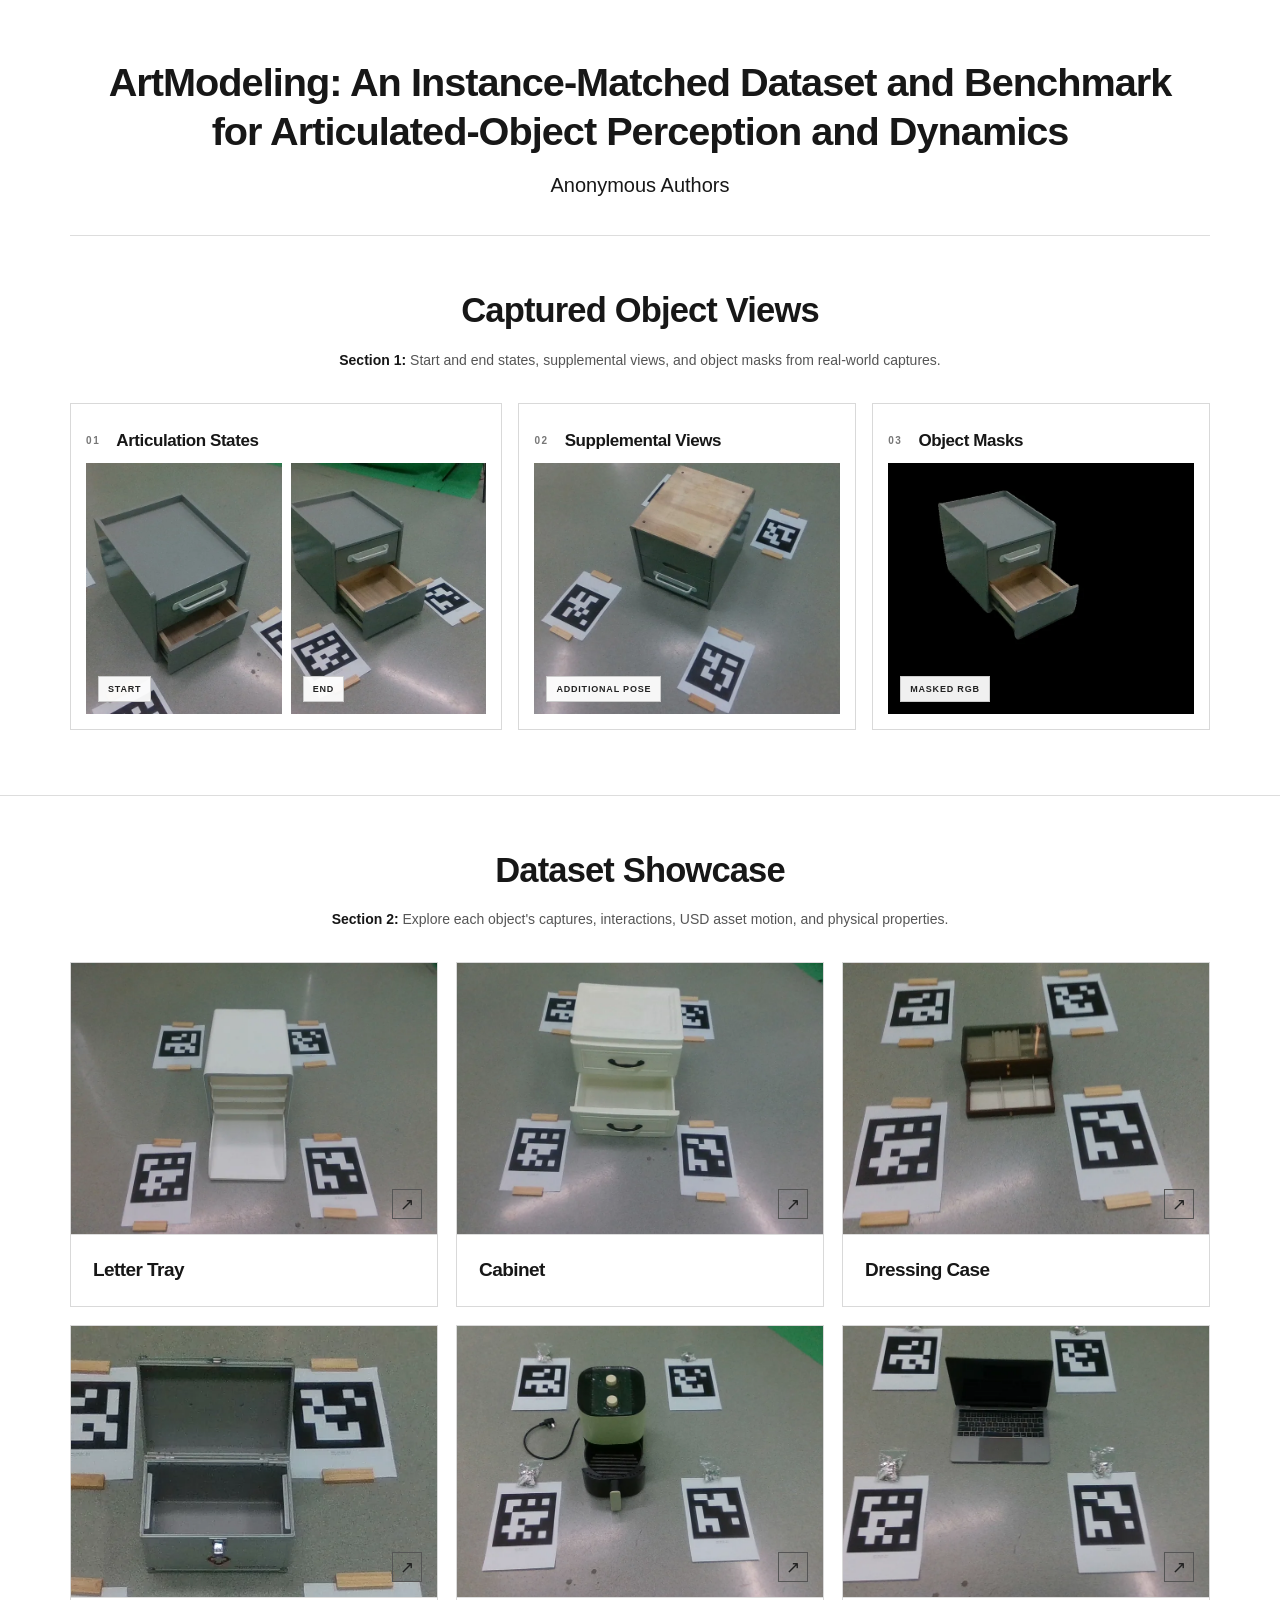
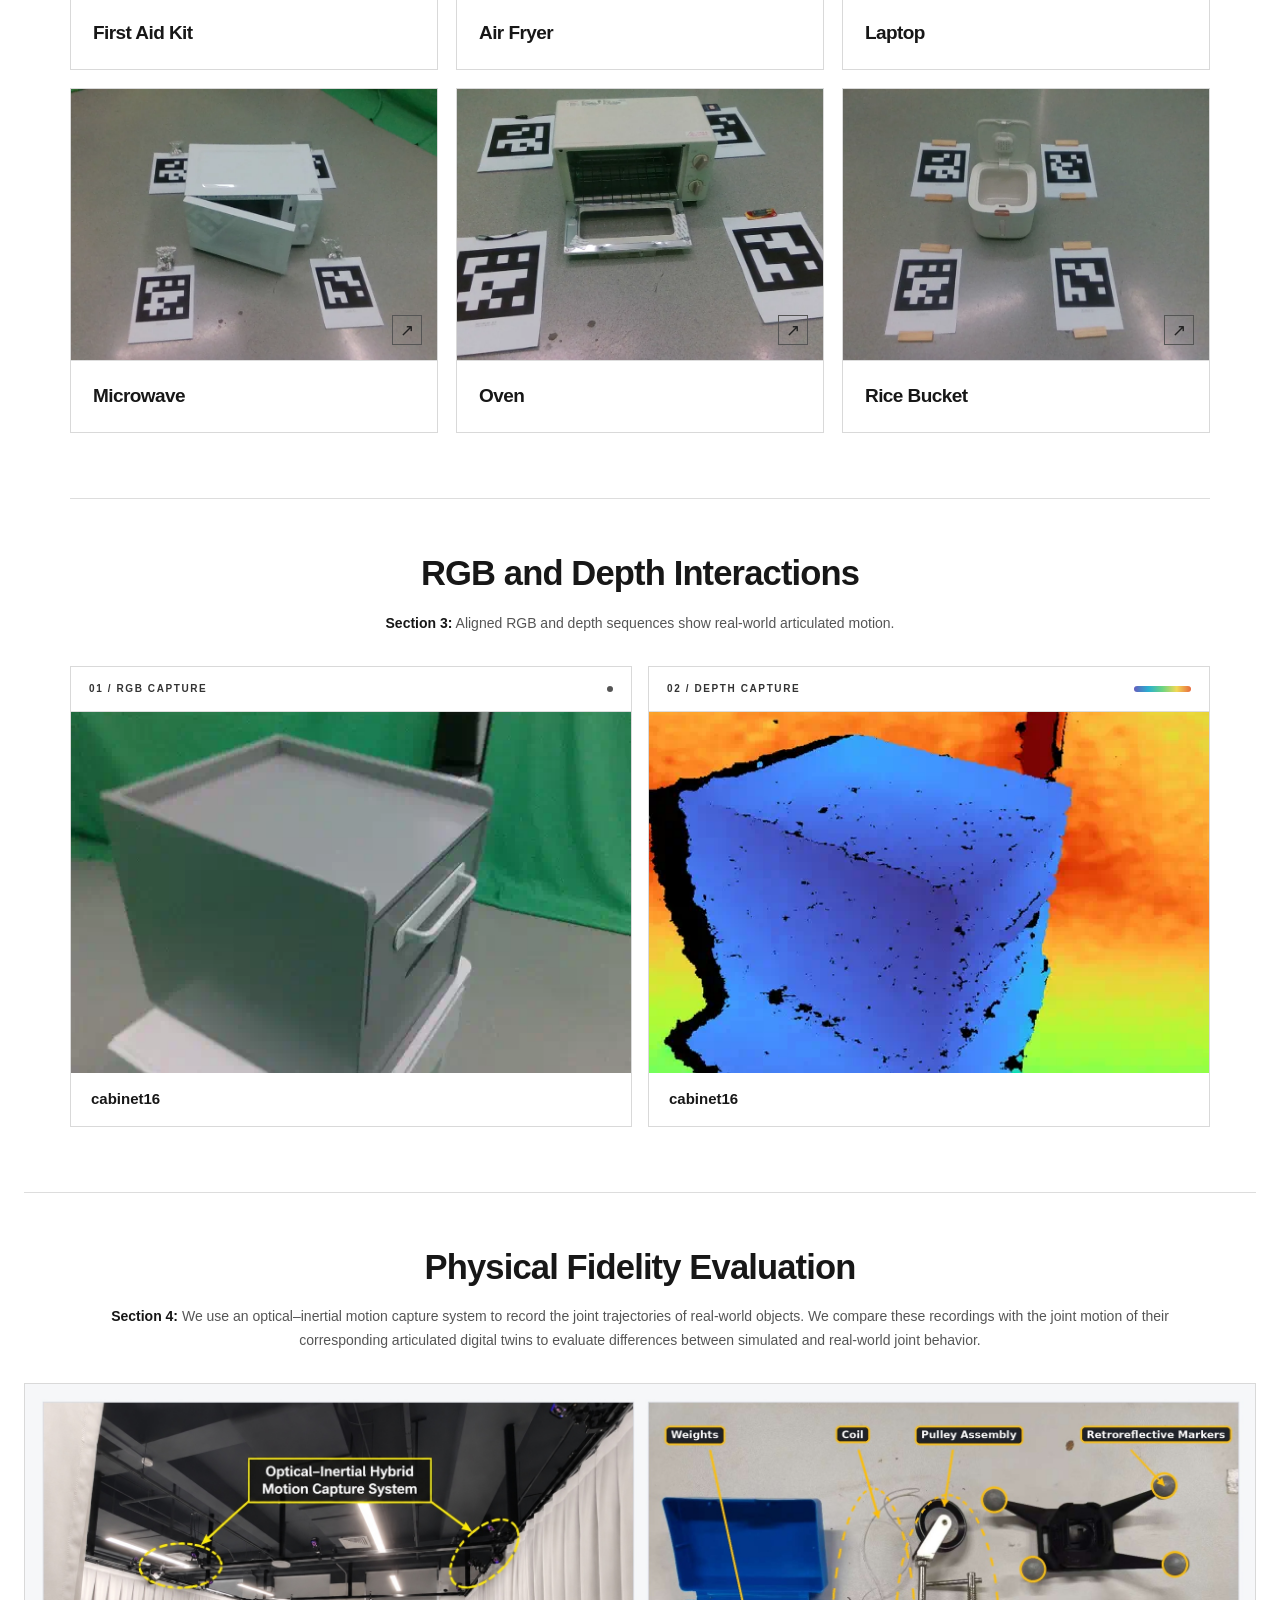
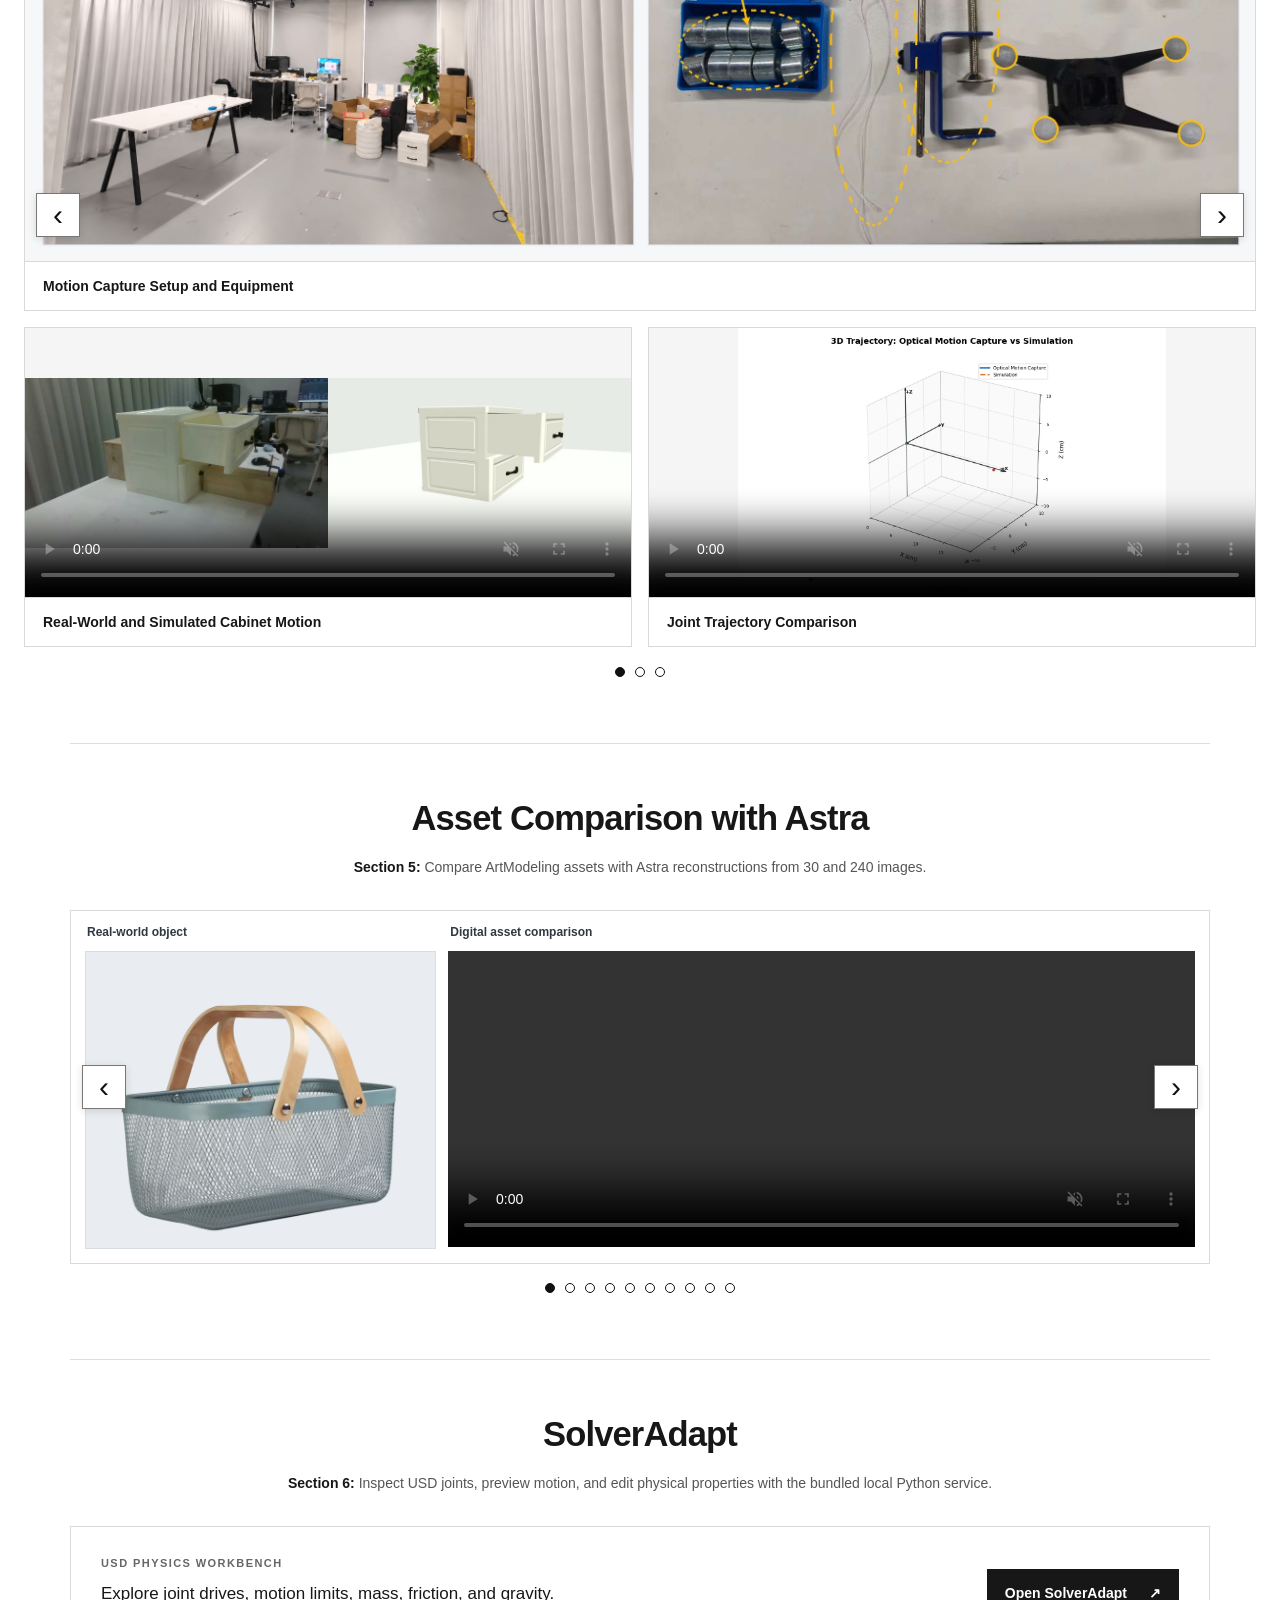
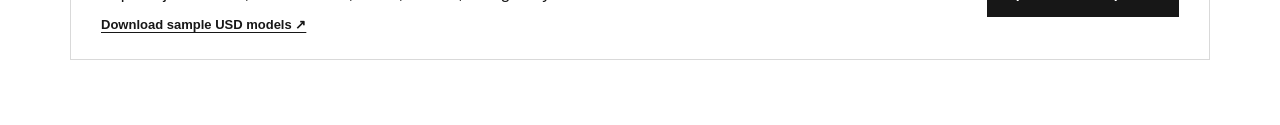
==== commit ab0db703: "Add Support 5 physical fidelity evaluation" ====
--- a/index.html
+++ b/index.html
@@ -159,6 +159,22 @@
               </video>
               <figcaption>Joint Trajectory Comparison</figcaption>
             </figure>
+          <div class="experiment-slide experiment-grid experiment-grid-pair" data-label="Support 5" aria-label="Support 5 evaluation, 3 of 3">
+            <figure class="experiment-frame">
+              <video controls muted autoplay playsinline loop preload="metadata" aria-label="Real-world and simulated Support 5 motion">
+                <source src="assets/experiments/support5.mp4?v=20261118-support5" type="video/mp4">
+                Your browser does not support this video.
+              </video>
+              <figcaption>Real-World and Simulated Support 5 Motion</figcaption>
+            </figure>
+            <figure class="experiment-frame">
+              <video controls muted autoplay playsinline loop preload="metadata" aria-label="Support 5 joint trajectory: optical motion capture compared with simulation">
+                <source src="assets/experiments/support5-curve.mp4?v=20261118-support5" type="video/mp4">
+                Your browser does not support this video.
+              </video>
+              <figcaption>Joint Trajectory Comparison</figcaption>
+            </figure>
+          </div>
           </div>
         </div>
         <button class="comparison-arrow comparison-arrow-next" id="experiment-next" type="button" aria-label="Next evaluation" aria-controls="experiment-viewport">&#8250;</button>
@@ -178,7 +194,7 @@
         <div class="comparison-viewport" id="comparison-viewport" tabindex="0" aria-label="Asset comparisons; use left and right arrow keys to browse">
           <figure class="comparison-slide" data-label="Basket" aria-label="Basket comparison, 1 of 10">
             <div class="comparison-real-panel"><span class="comparison-panel-label">Real-world object</span><div class="comparison-real-image"><img src="assets/comparisons/basket-real.webp" alt="Real-world basket" loading="lazy" decoding="async"></div></div>
-            <div class="comparison-video-panel"><span class="comparison-panel-label">Digital asset comparison</span><video controls muted loop playsinline preload="metadata" aria-label="Basket: ArtModeling asset compared with Astra models generated from 30 and 240 images"><source src="assets/comparisons/basket.mp4?v=20261117-refresh2" type="video/mp4">Your browser does not support this video.</video></div>
+            <div class="comparison-video-panel"><span class="comparison-panel-label">Digital asset comparison</span><video controls muted loop playsinline preload="metadata" aria-label="Basket: ArtModeling asset compared with Astra models generated from 30 and 240 images"><source src="assets/comparisons/basket.mp4?v=20261117-refresh3" type="video/mp4">Your browser does not support this video.</video></div>
           </figure>
           <figure class="comparison-slide" data-label="Cabinet" aria-label="Cabinet comparison, 2 of 10">
             <div class="comparison-real-panel"><span class="comparison-panel-label">Real-world object</span><div class="comparison-real-image"><img src="assets/comparisons/cabinet-real.webp" alt="Real-world cabinet" loading="lazy" decoding="async"></div></div>
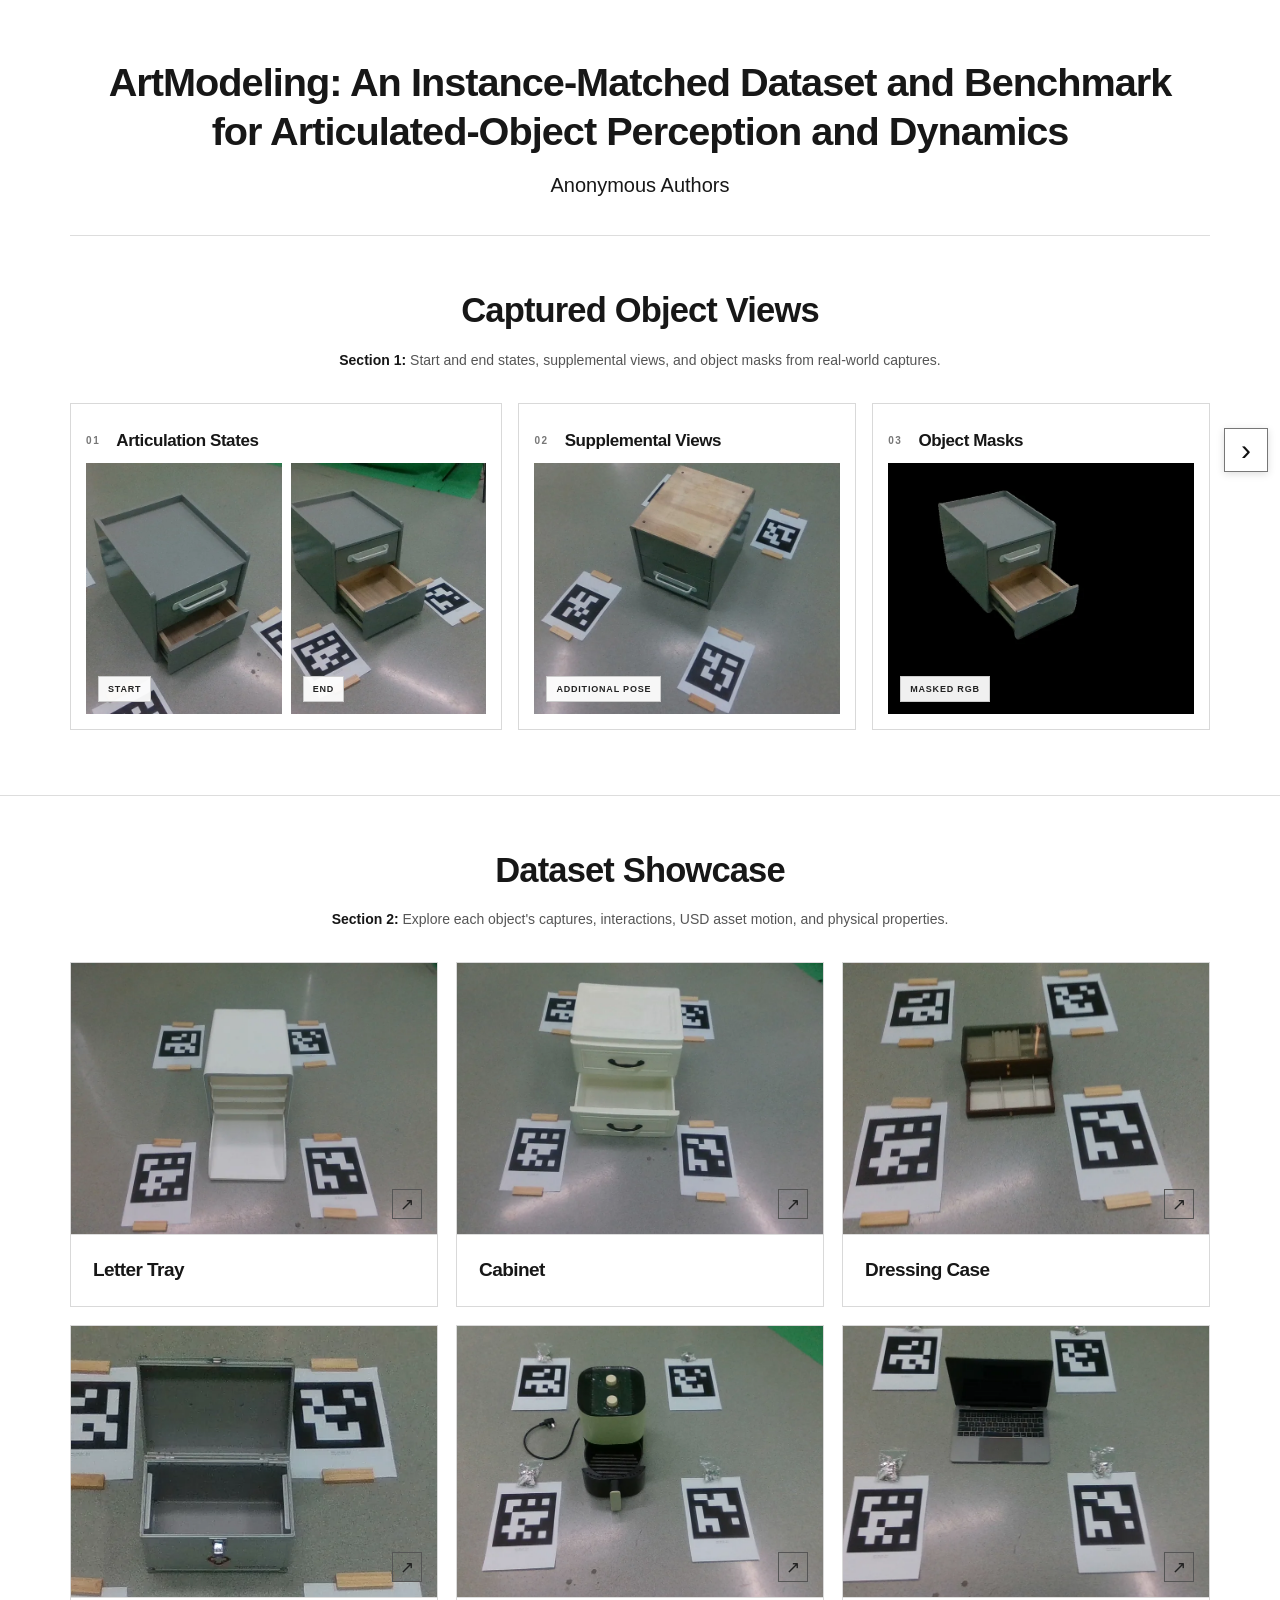
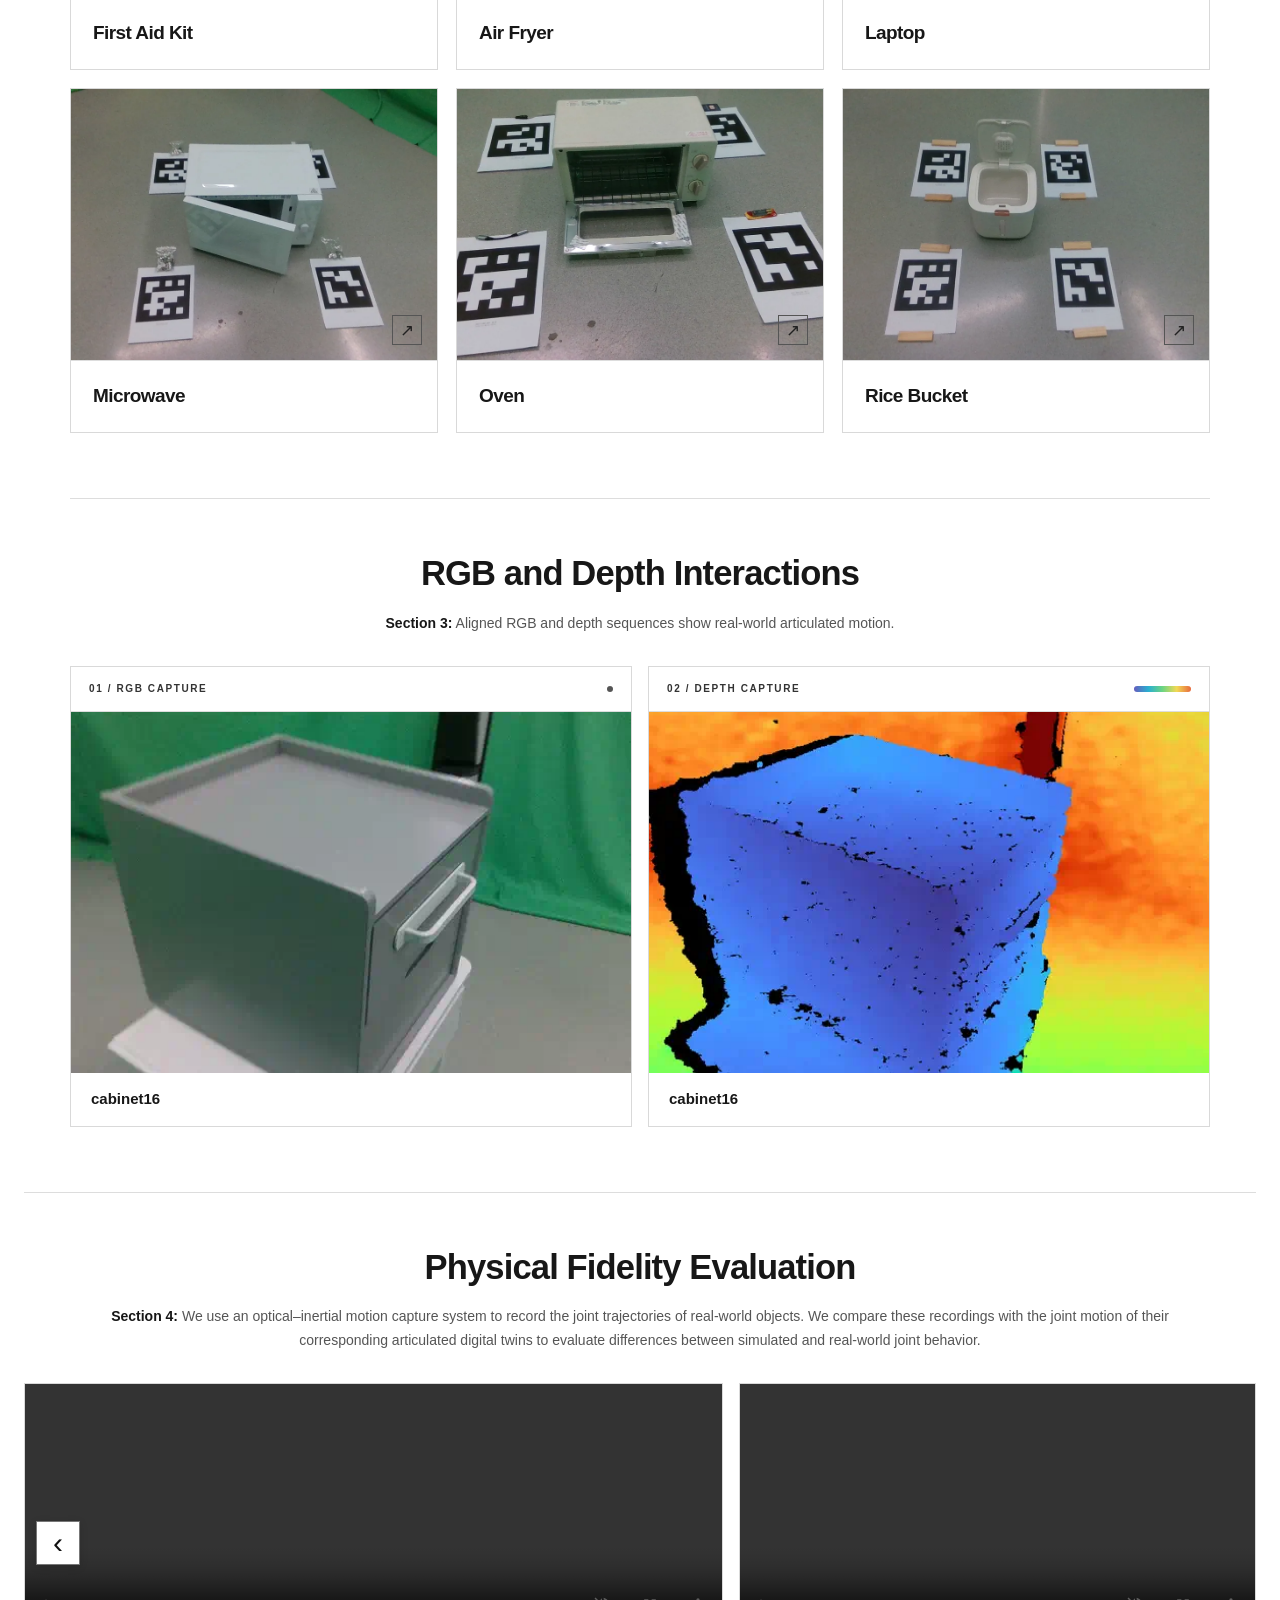
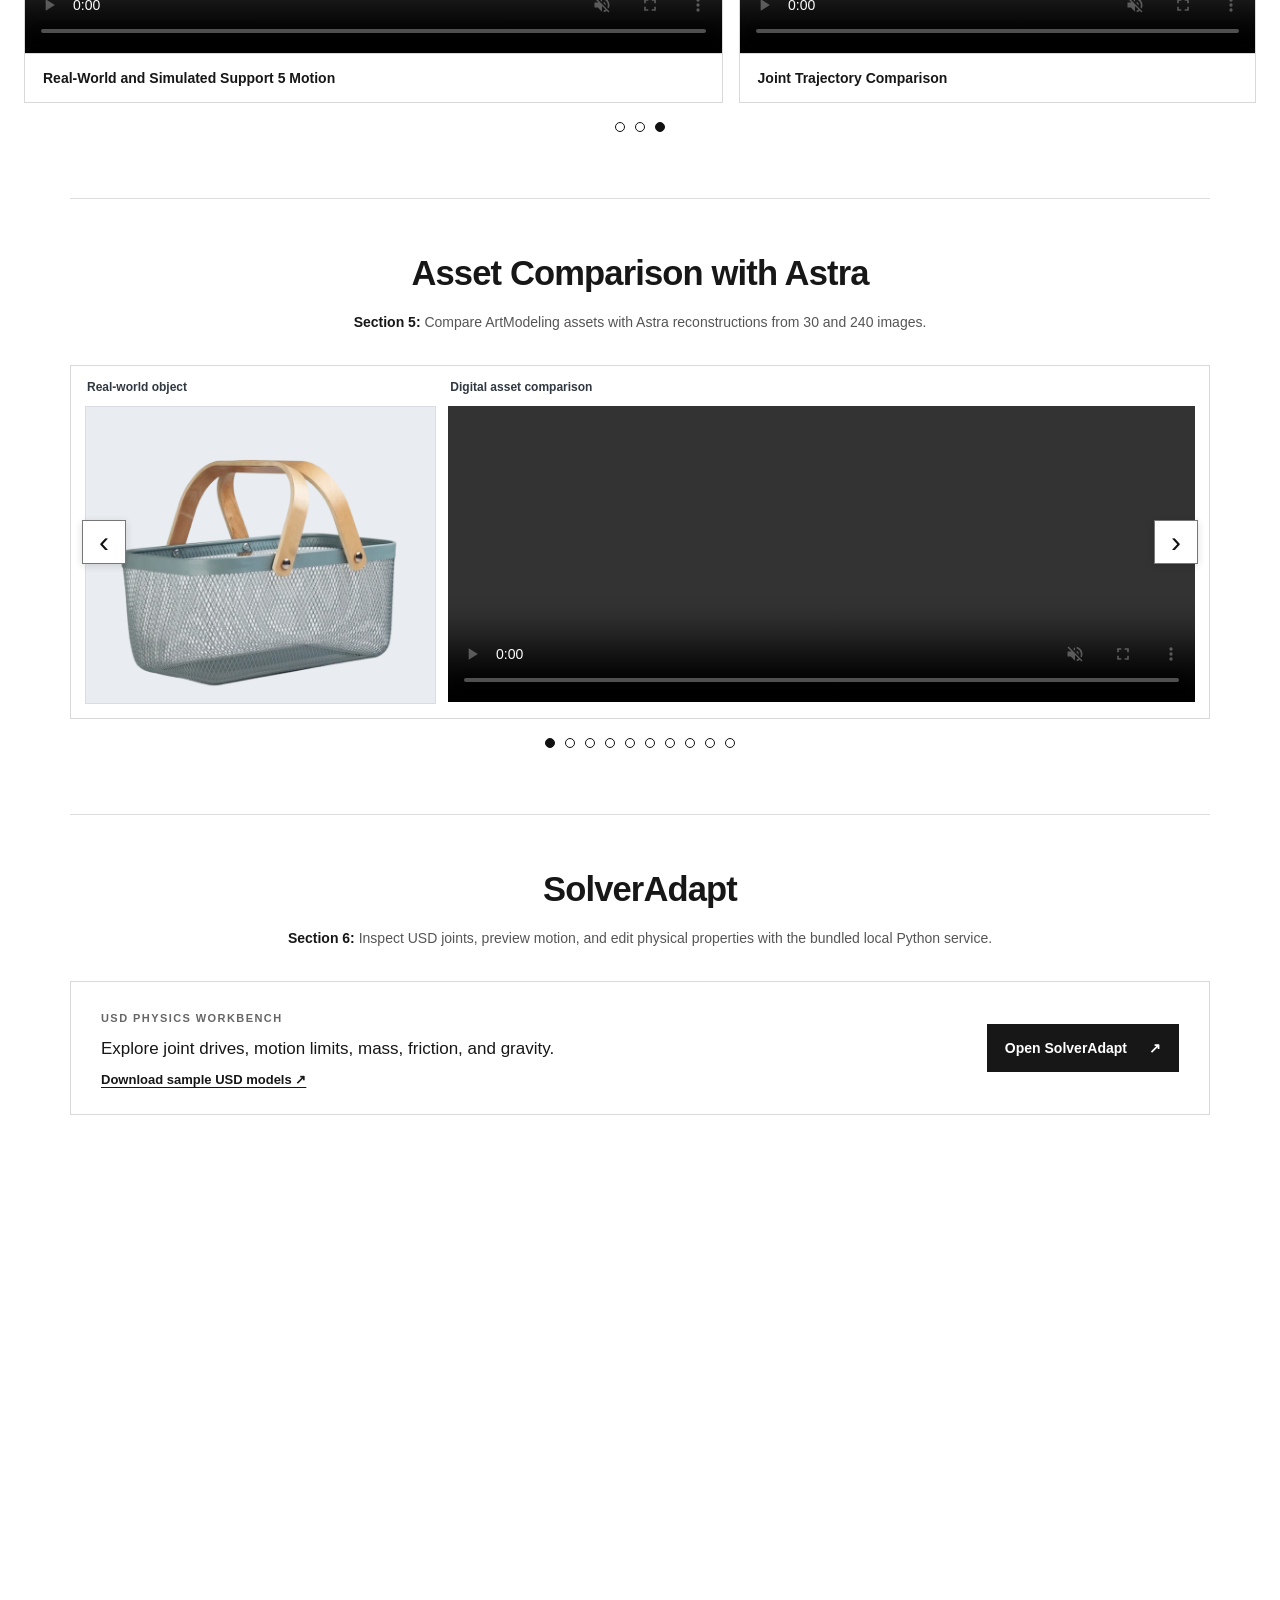
==== commit 0600af18: "Fix Support 5 carousel slide nesting" ====
--- a/index.html
+++ b/index.html
@@ -124,7 +124,7 @@
       <div class="experiment-carousel" aria-label="Physical fidelity evaluations" aria-roledescription="carousel">
         <button class="comparison-arrow comparison-arrow-prev" id="experiment-prev" type="button" aria-label="Previous evaluation" aria-controls="experiment-viewport">&#8249;</button>
         <div class="experiment-viewport" id="experiment-viewport" tabindex="0" aria-label="Physical fidelity evaluations; use left and right arrow keys to browse">
-          <div class="experiment-slide experiment-grid" data-label="Cabinet" aria-label="Cabinet evaluation, 1 of 2">
+          <div class="experiment-slide experiment-grid" data-label="Cabinet" aria-label="Cabinet evaluation, 1 of 3">
             <figure class="experiment-frame">
               <img src="assets/experiments/cap-motion.jpg" alt="Optical-inertial motion capture system, weights, pulley assembly, and retroreflective markers">
               <figcaption>Motion Capture Setup and Equipment</figcaption>
@@ -144,7 +144,7 @@
               <figcaption>Joint Trajectory Comparison</figcaption>
             </figure>
           </div>
-          <div class="experiment-slide experiment-grid experiment-grid-pair" data-label="Letter Tray 2" aria-label="Letter Tray 2 evaluation, 2 of 2">
+          <div class="experiment-slide experiment-grid experiment-grid-pair" data-label="Letter Tray 2" aria-label="Letter Tray 2 evaluation, 2 of 3">
             <figure class="experiment-frame">
               <video controls muted autoplay playsinline loop preload="metadata" poster="assets/experiments/letter-tray2-poster.webp" aria-label="Real-world and simulated Letter Tray 2 motion">
                 <source src="assets/experiments/letter-tray2.mp4?v=20261116-h264" type="video/mp4">
@@ -159,6 +159,7 @@
               </video>
               <figcaption>Joint Trajectory Comparison</figcaption>
             </figure>
+          </div>
           <div class="experiment-slide experiment-grid experiment-grid-pair" data-label="Support 5" aria-label="Support 5 evaluation, 3 of 3">
             <figure class="experiment-frame">
               <video controls muted autoplay playsinline loop preload="metadata" aria-label="Real-world and simulated Support 5 motion">
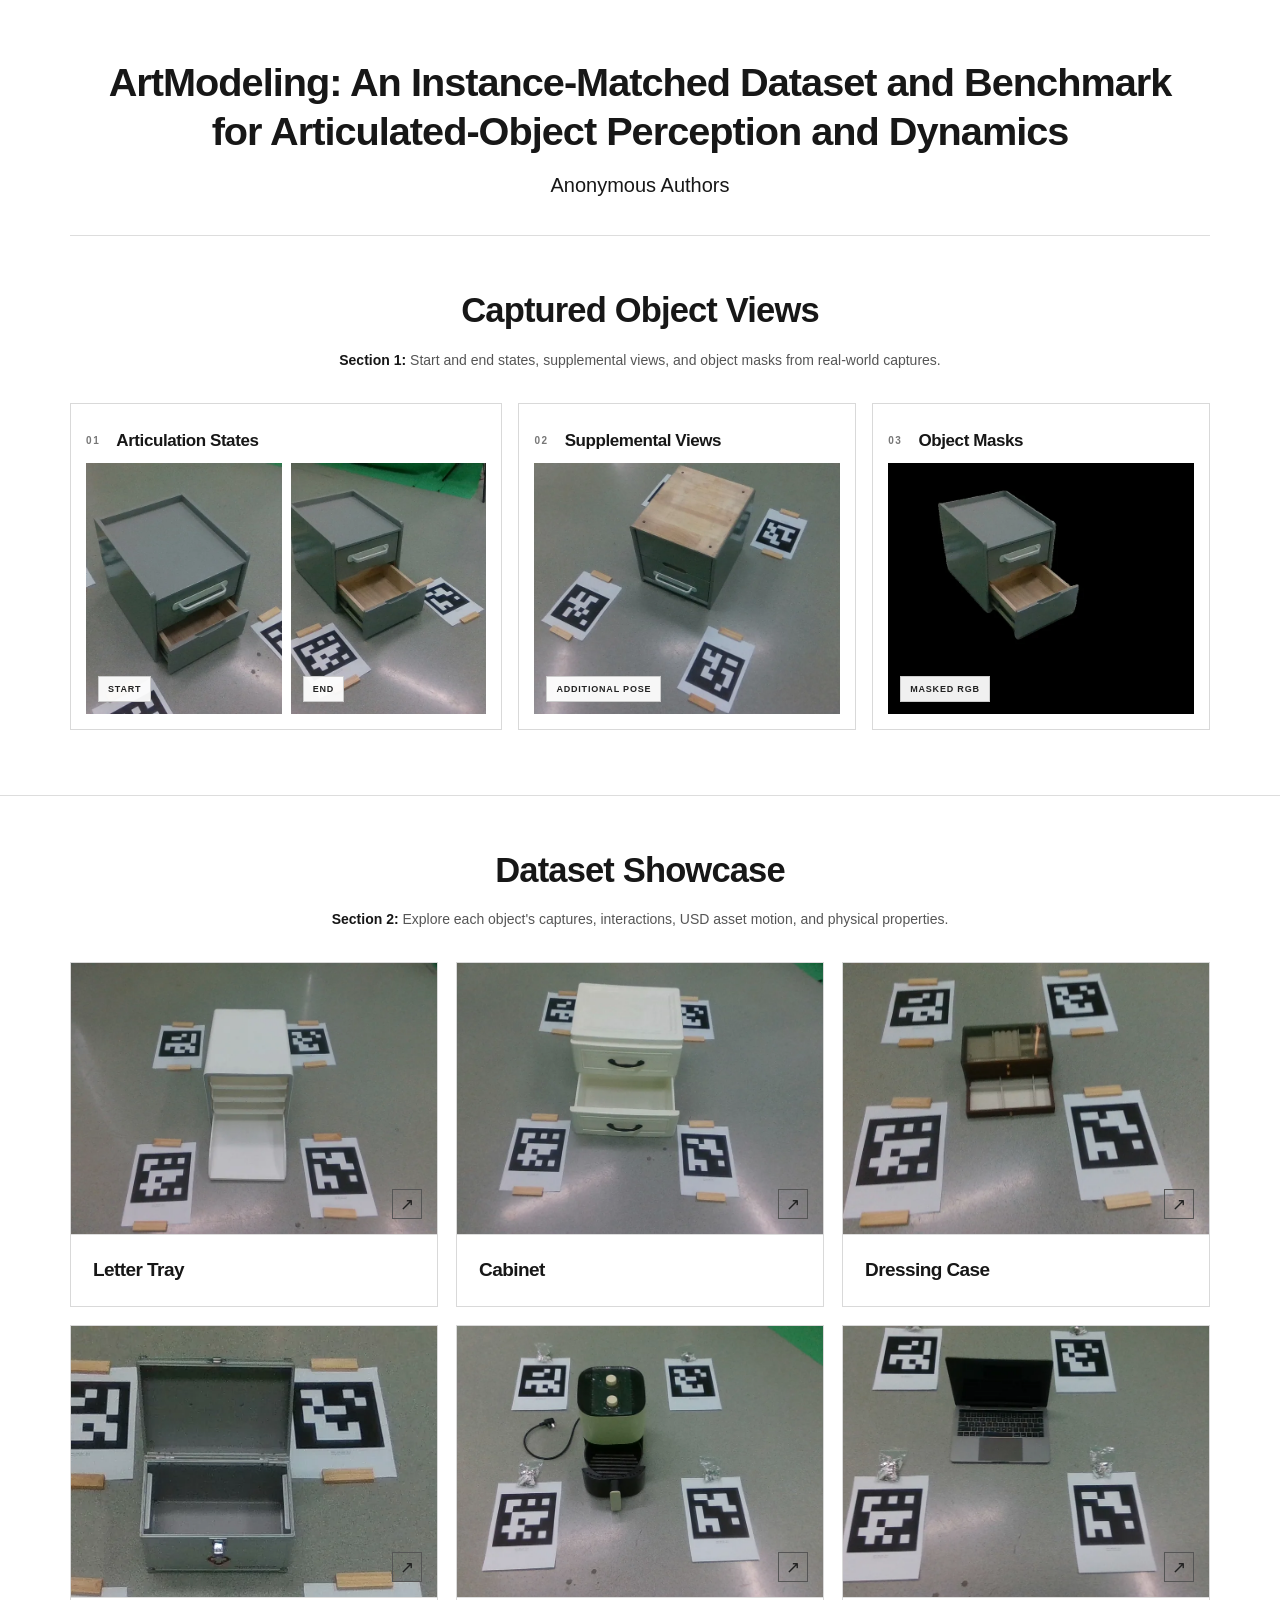
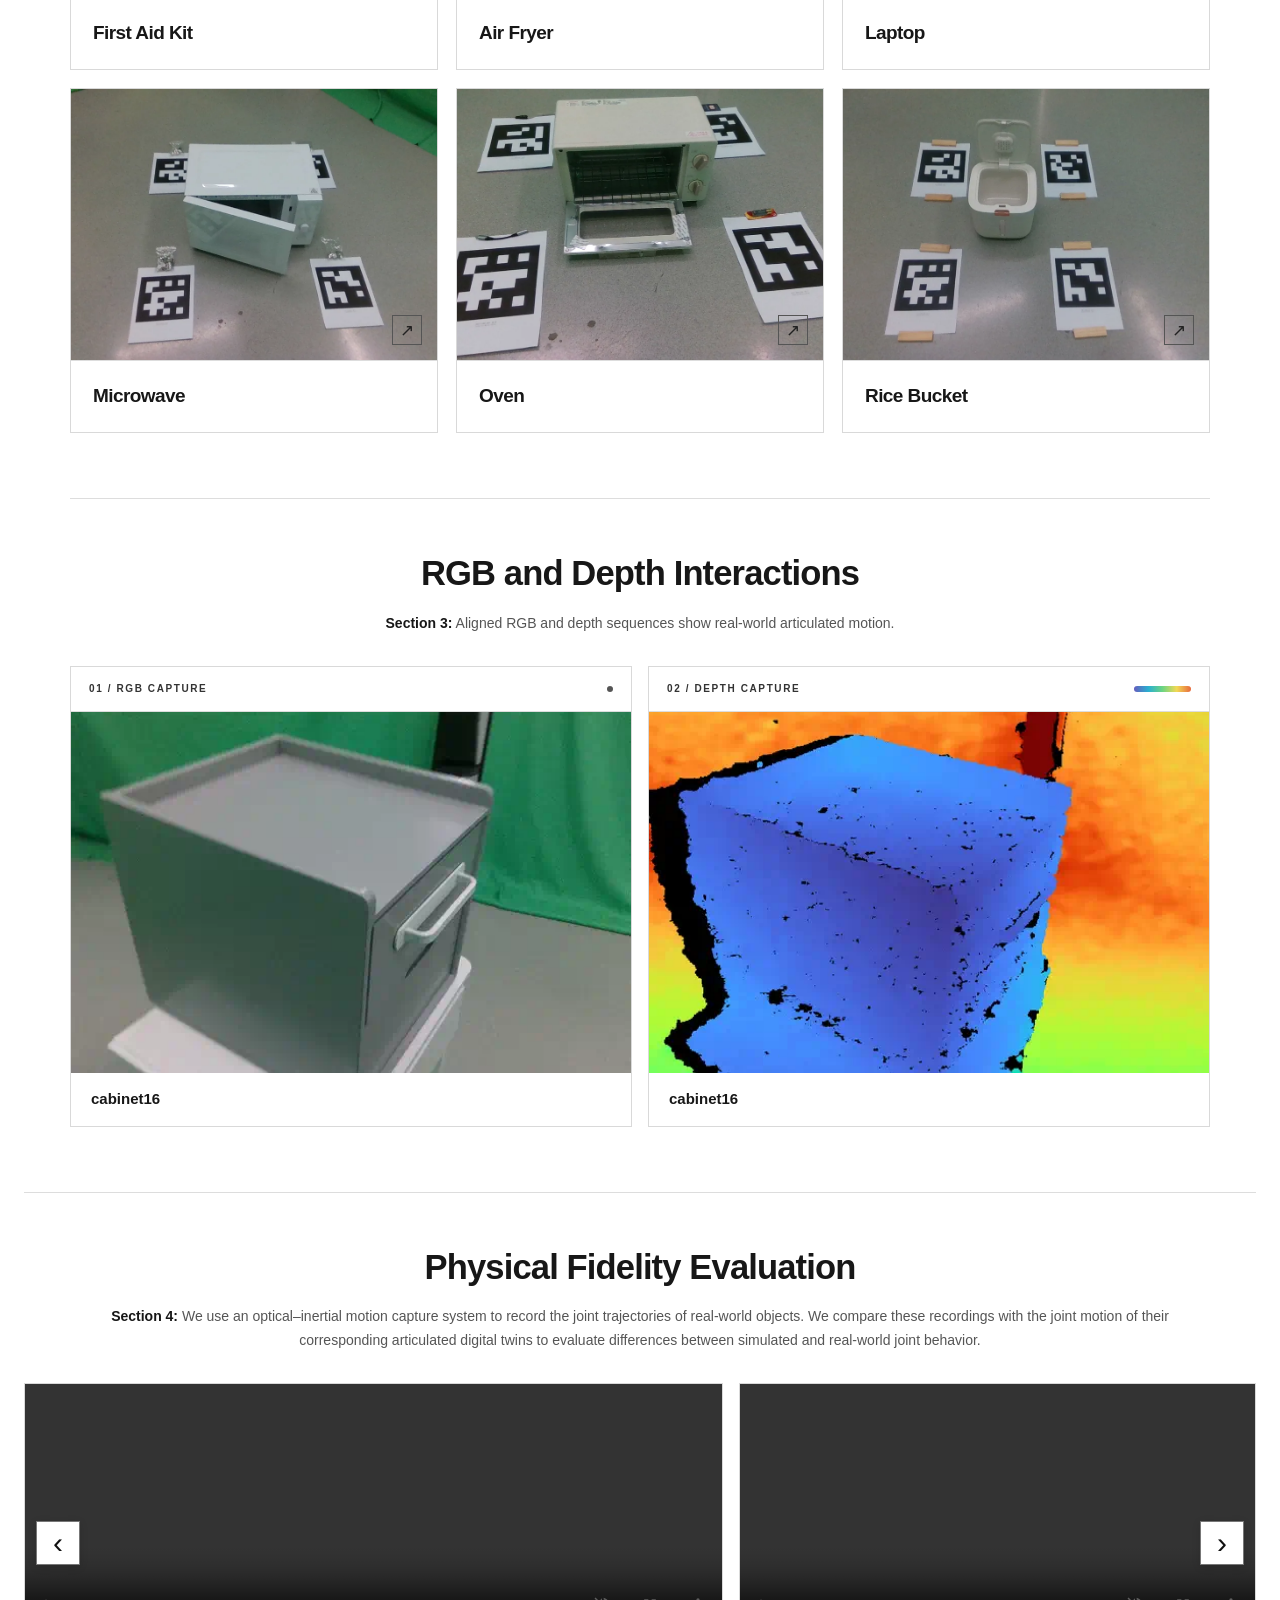
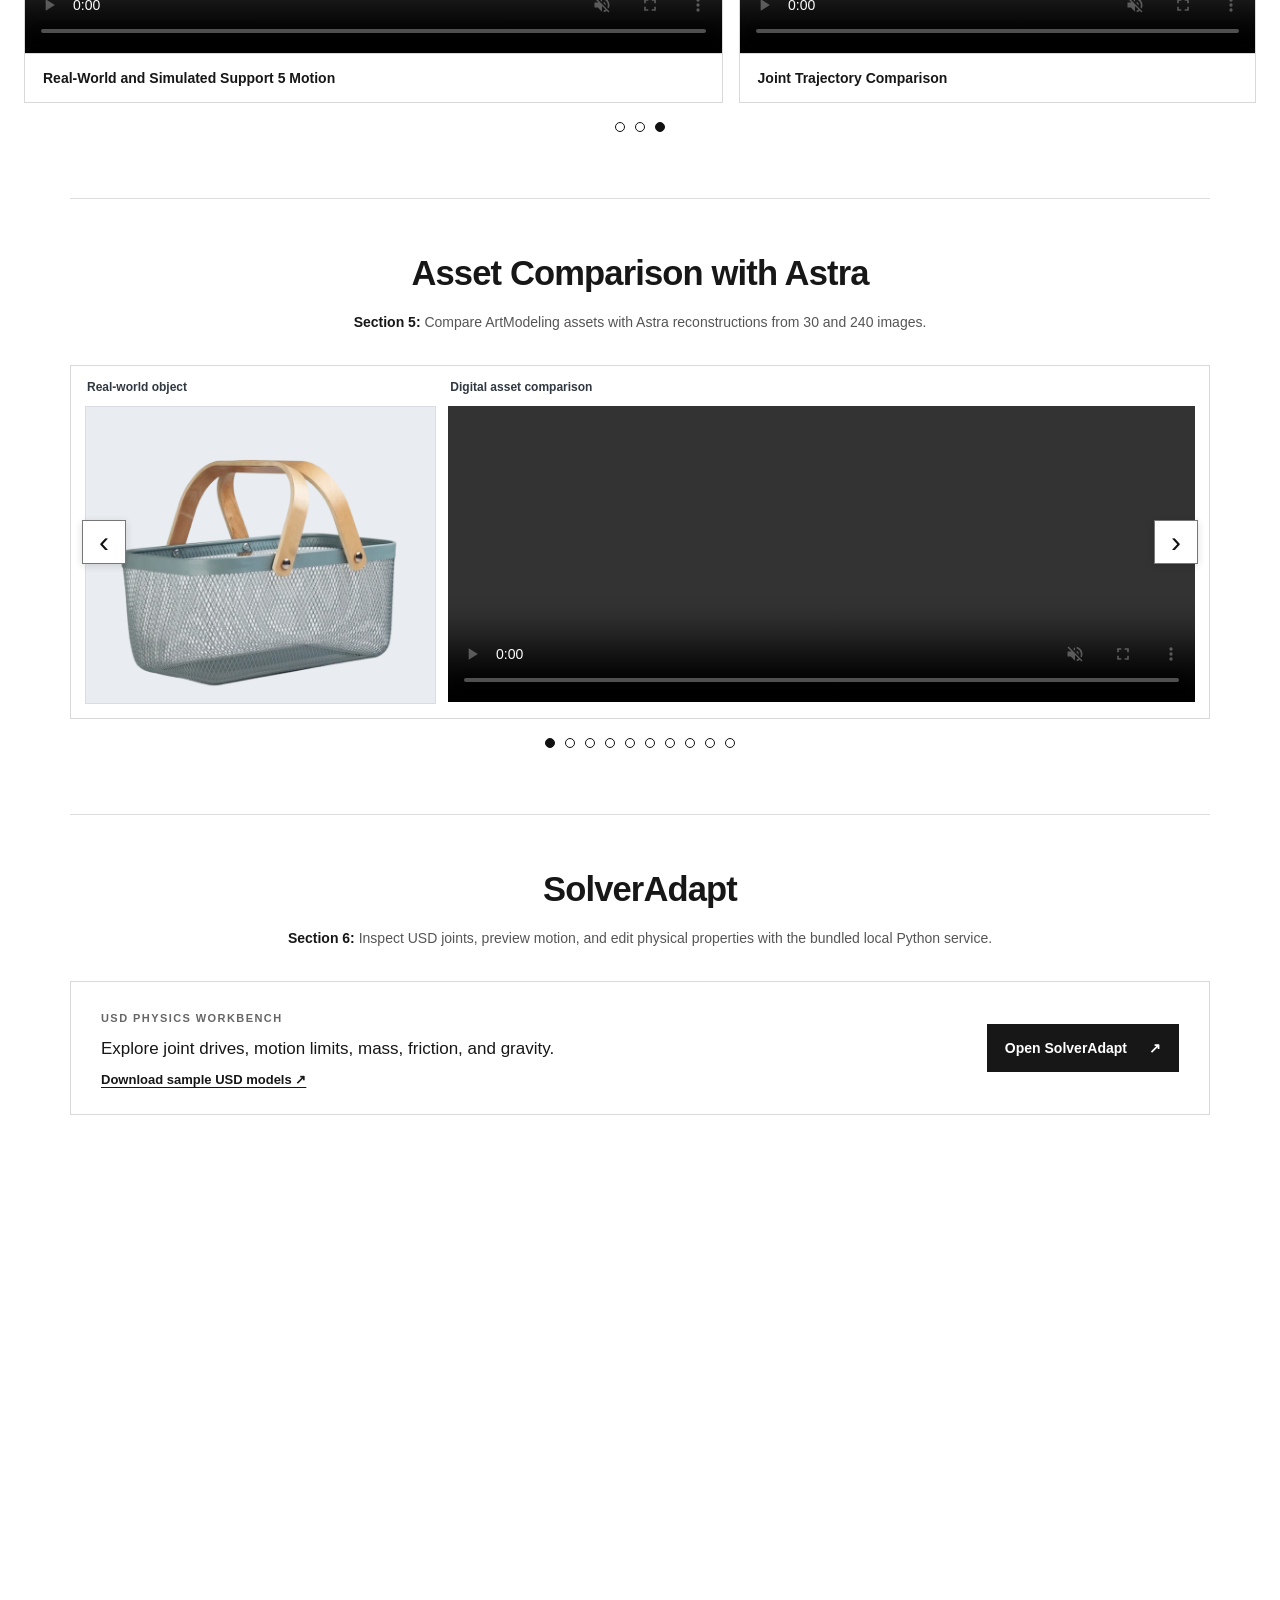
==== commit 5e751735: "Correct physical fidelity carousel container nesting" ====
--- a/index.html
+++ b/index.html
@@ -7,7 +7,7 @@
   <meta name="description" content="ArtModeling: an instance-matched collection of articulated objects, real observations, interaction sequences and USD assets.">
   <title>ArtModeling — Articulated Objects in the Real World</title>
   <link rel="preload" href="assets/objects/letter_tray1/gallery.webp?v=20261115-rgb1" as="image">
-  <link rel="stylesheet" href="styles.css?v=20261116-fidelity6">
+  <link rel="stylesheet" href="styles.css?v=20261118-carousel-fix1">
   <script src="app.js?v=20261116-physics2" defer></script>
   <script src="comparison-carousel.js?v=20261115-video1" defer></script>
   <script src="experiment-carousel.js?v=20261116-autoplay2" defer></script>
@@ -176,7 +176,6 @@
               <figcaption>Joint Trajectory Comparison</figcaption>
             </figure>
           </div>
-          </div>
         </div>
         <button class="comparison-arrow comparison-arrow-next" id="experiment-next" type="button" aria-label="Next evaluation" aria-controls="experiment-viewport">&#8250;</button>
       </div>
--- a/styles.css
+++ b/styles.css
@@ -370,9 +370,9 @@
 .experiment-grid { display: grid; grid-template-columns: minmax(0, 1.2fr) minmax(0, 1.2fr) minmax(0, 1fr); gap: 16px; align-items: stretch; }
 .experiment-grid-pair { grid-template-columns: minmax(0, 1.65fr) minmax(0, 1fr); }
 .experiment-carousel { position: relative; }
-.experiment-viewport { display: flex; align-items: flex-start; overflow-x: auto; overflow-y: hidden; scroll-snap-type: x mandatory; scrollbar-width: none; overscroll-behavior-x: contain; transition: height .25s ease; }
+.experiment-viewport { display: flex; flex-flow: row nowrap; align-items: flex-start; width: 100%; overflow-x: auto; overflow-y: hidden; scroll-snap-type: x mandatory; scrollbar-width: none; overscroll-behavior-x: contain; transition: height .25s ease; }
 .experiment-viewport::-webkit-scrollbar { display: none; }
-.experiment-slide { flex: 0 0 100%; min-width: 0; scroll-snap-align: start; }
+.experiment-slide { display: grid; flex: 0 0 100%; width: 100%; min-width: 100%; box-sizing: border-box; scroll-snap-align: start; }
 .experiment-frame { display: flex; flex-direction: column; min-width: 0; margin: 0; }
 .experiment-frame img, .experiment-frame video { display: block; width: 100%; height: clamp(250px, 21vw, 330px); object-fit: contain; background: #f5f5f5; }
 .experiment-frame figcaption { flex: 1; padding: 16px 18px; border-top: 1px solid #d9d9d9; color: #171717; font-size: 14px; font-weight: 700; }
